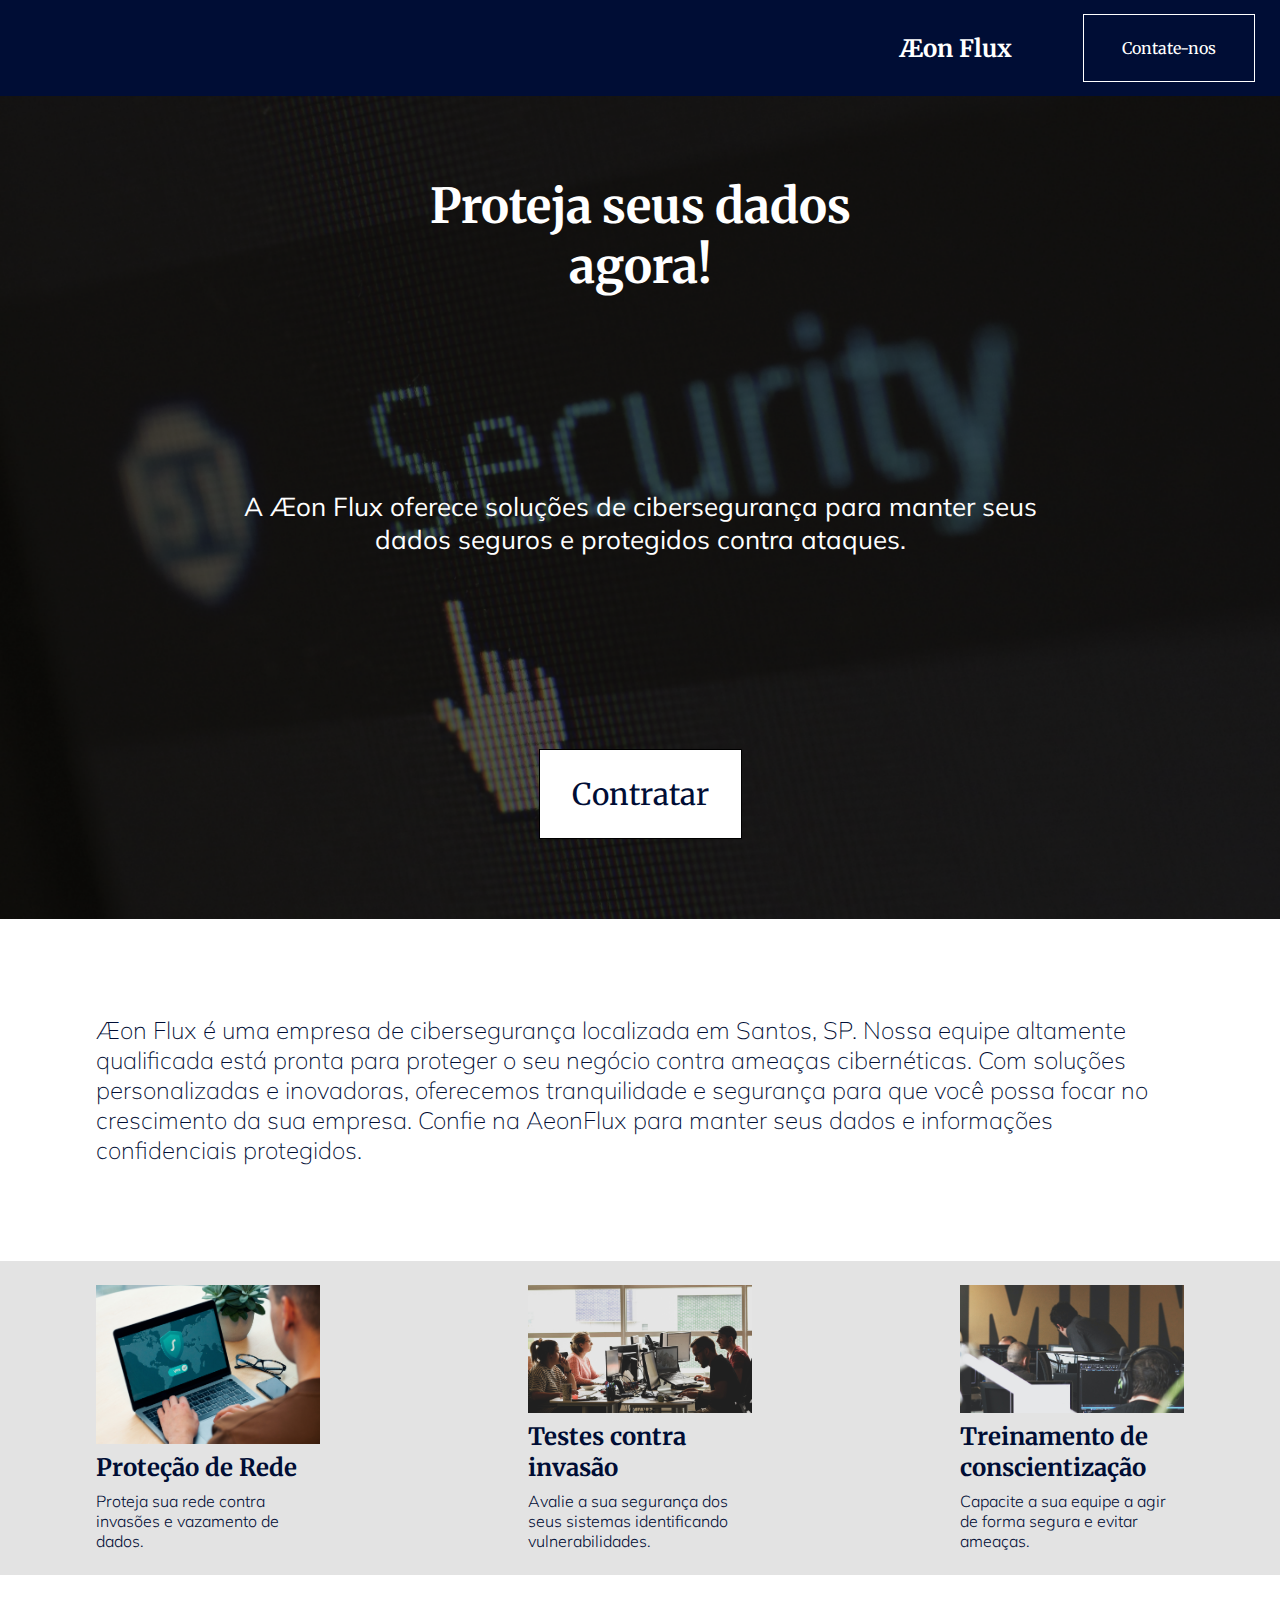
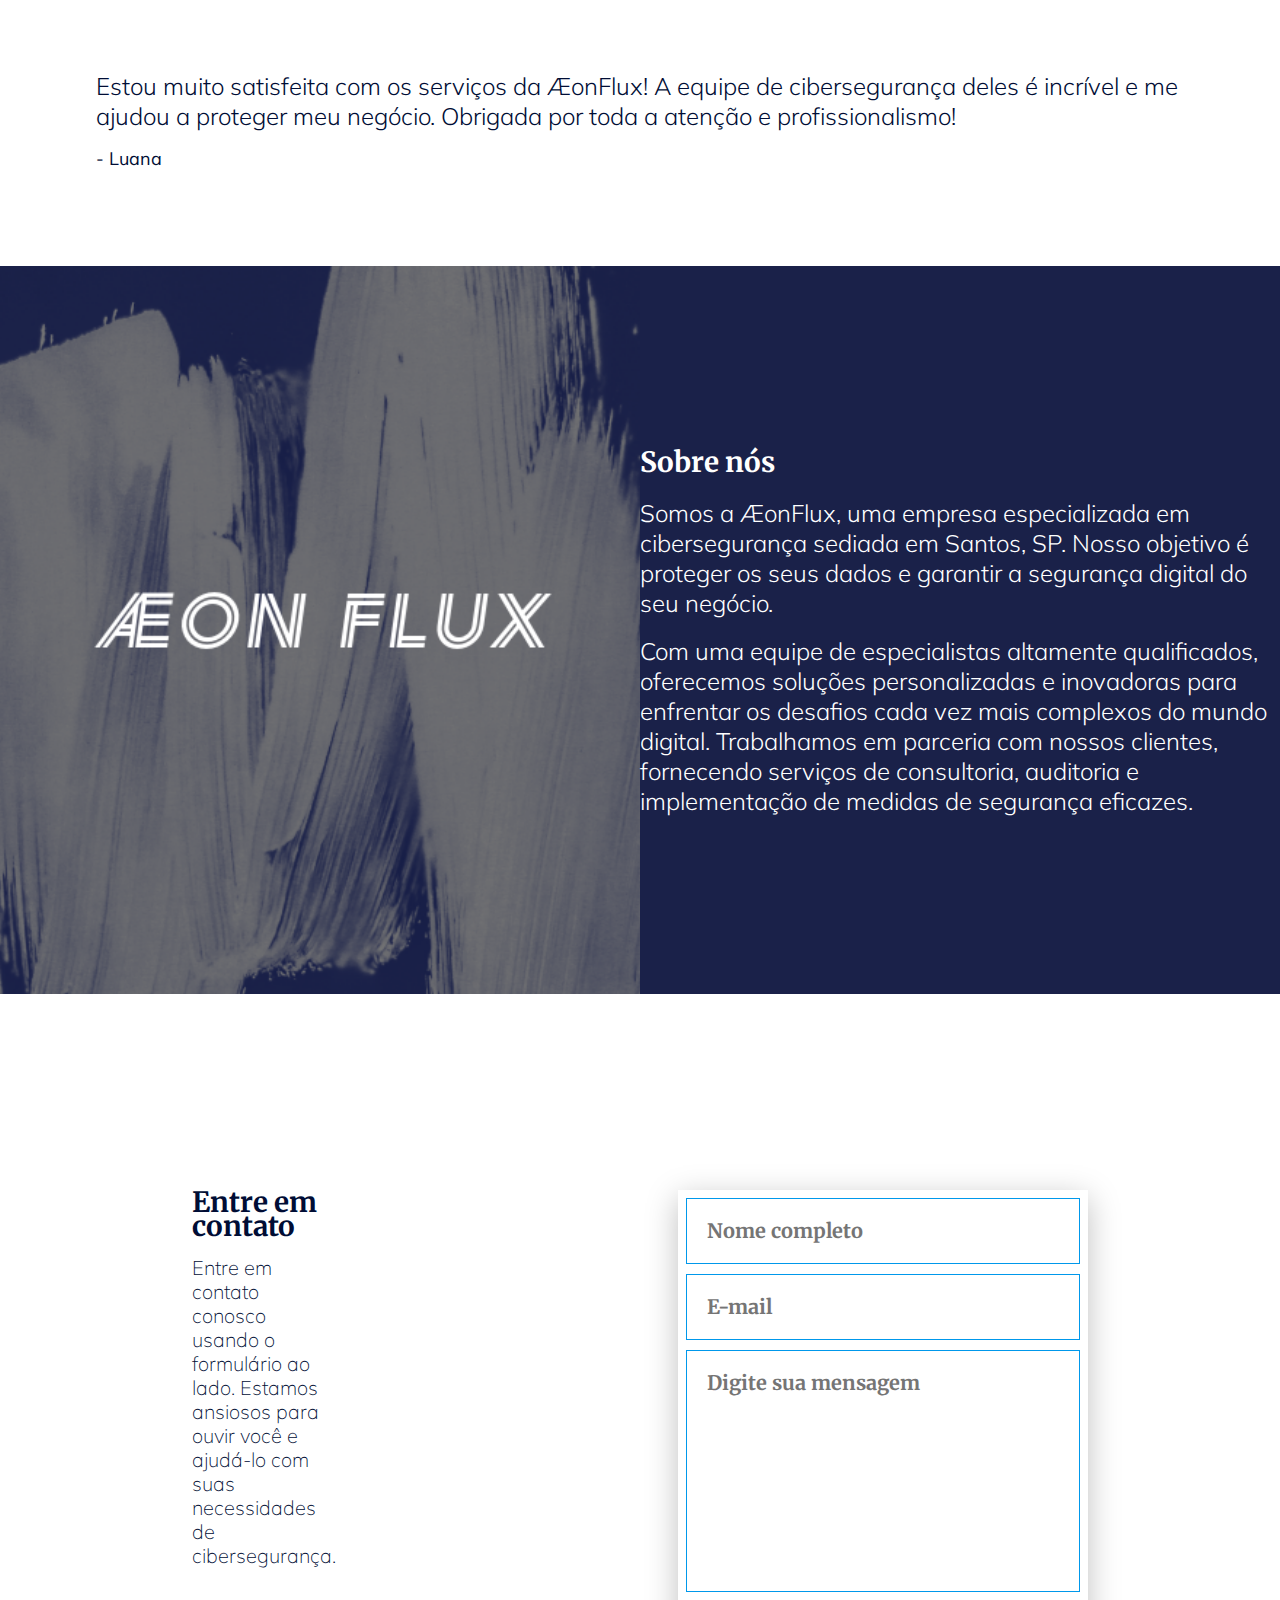
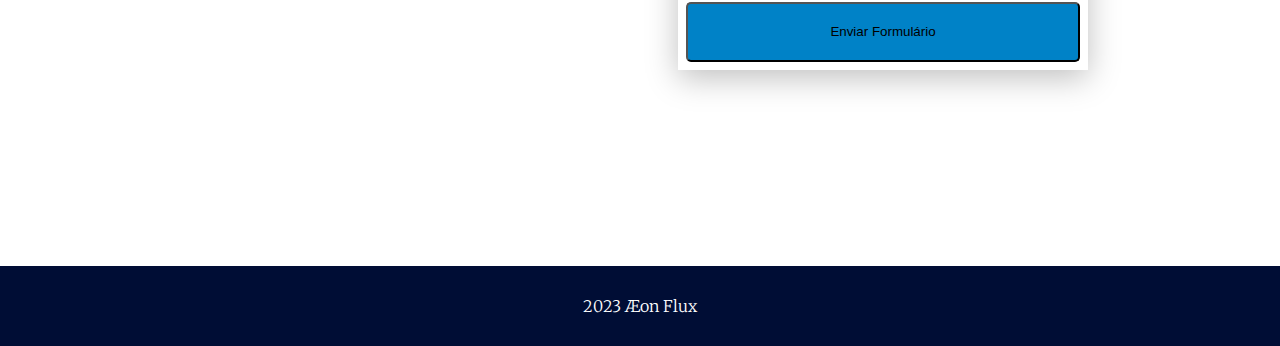
==== index.html @ 551d1d2f "Teste" ====
<!DOCTYPE html>
<html lang="pt-br">
    <head>
        <meta charset="UTF-8">
        <meta name="viewport" content="width=device-width, initial-scale=1.0">
        <link rel="stylesheet" href="./css/reset.css">
        <link rel="stylesheet" href="./css/style.css">
        <link rel="preconnect" href="https://fonts.googleapis.com">
        <link rel="preconnect" href="https://fonts.gstatic.com" crossorigin>
        <link href="https://fonts.googleapis.com/css2?family=Merriweather:wght@300;400;700&family=Mulish:wght@200;300;400;500&display=swap" rel="stylesheet">
        <title>ÆonFlux</title>
    </head>
    <body>
        <header class="top-bar">
            <div class="top-bar__brand-txt">Æon Flux</div>
            <nav class="top-bar__brand-nav">
                <a class="top-bar__btn-contact" href="">Contate-nos</a>
            </nav>
        </header>
        <main>
            <section class="m__s-1">
                <div class="s-1__img-frame">
                    <h2 class="s-1__txt">Proteja seus dados<br> agora!</h2>   
                    <p class="s-1__txt-2">A Æon Flux oferece soluções de cibersegurança para manter seus<br> dados seguros e protegidos contra ataques.</p>
                    <nav class="s-1__btn">
                        <a class="s-1__btn-txt" href="#contact">Contratar</a>
                    </nav> 
                </div>
            </section>
            <section class="m__s-2">
                <p class="s-2__txt">Æon Flux é uma empresa de cibersegurança localizada em Santos, SP. Nossa equipe altamente qualificada está pronta para proteger o seu negócio contra ameaças cibernéticas. Com soluções personalizadas e inovadoras, oferecemos tranquilidade e segurança para que você possa focar no crescimento da sua empresa. Confie na AeonFlux para manter seus dados e informações confidenciais protegidos.</p>
            </section>
            <section class="m__s-3">
                    <div class="s-3__c-1">
                        <div class="c-1__img"></div>
                        <h2 class="c-1__txt-1">Proteção de Rede</h2>
                        <p class="c-1__txt-2">Proteja sua rede contra invasões e vazamento de dados.</p>
                    </div>
                    <div class="s-3__c-2">
                        <div class="c-2__img"></div>
                        <h2 class="c-2__txt-1">Testes contra invasão</h2>
                        <p class="c-2__txt-2">Avalie a sua segurança dos seus sistemas identificando vulnerabilidades.</p>
                    </div>
                    <div class="s-3__c-3">  
                            <div class="c-3__img"></div>
                            <h2 class="c-3__txt-1">Treinamento de conscientização</h2>
                            <p class="c-3__txt-2">Capacite a sua equipe a agir de forma segura e evitar ameaças.</p>
                    </div>
                </section>
                <section class="m__s-4">
                        <p class="c-4__txt-1">Estou muito satisfeita com os serviços da ÆonFlux! A equipe de cibersegurança deles é incrível e me ajudou a proteger meu negócio. Obrigada por toda a atenção e profissionalismo!</p>
                        <p class="c-4__txt-2"> - Luana</p>
                </section>
                <section class="m__s-5">
                    <div class="c-5__img-frame">
                    <div class="c-5__img"></div>
                    </div>
                    <div class="c-6__txt-frame">
                        <h2 class="c-6__txt-1">Sobre nós</h2>
                        <p class="c-6__txt-2">Somos a ÆonFlux, uma empresa especializada em cibersegurança sediada em Santos, SP. Nosso objetivo é proteger os seus dados e garantir a segurança digital do seu negócio.</p>
                        <p class="c-6__txt-3">Com uma equipe de especialistas altamente qualificados, oferecemos soluções personalizadas e inovadoras para enfrentar os desafios cada vez mais complexos do mundo digital. Trabalhamos em parceria com nossos clientes, fornecendo serviços de consultoria, auditoria e implementação de medidas de segurança eficazes.</p>
                    </div>
                </section>
                <section class="m__s-6">
                    <div class="c-7__txt-frame">
                        <h2 class="c-7__txt-1">Entre em contato</h2>
                        <p class="c-7__txt-2">Entre em contato conosco usando o formulário ao lado. Estamos ansiosos para ouvir você e ajudá-lo com suas necessidades de cibersegurança.</p>
                    </div>
                        <form class="form" action="">
                                <input class="form-name" type="text" name="name" placeholder="Nome completo">
                                <input class="form-email" type="email" name="email" placeholder="E-mail">
                                <textarea class="form-area" name="message" placeholder="Digite sua mensagem"></textarea>
                                <input class="form-submit" type="submit" value="Enviar Formulário">
                        </form>
                </section> 
        </main>
        <footer class="bottom-bar">
            <h2 class="bottom-bar__txt-1"> 2023 Æon Flux</h2>
        </footer>
    </body>
</html>
---- css/style.css ----
:root {
    --color-primary: #000D35;
    --color-secondary: #FFF;
    --color-accent: #0098EB;
    --color-background: #E3E3E3;
    --blue-primary: #0082C7
}

.top-bar {
    display: flex;
    height: 6rem;
    justify-content: space-between;
    align-items: center;
    background: var(--color-primary);
    width: 100%;
    padding-right: 1.5625rem;
}

.top-bar__brand-txt {
    color: var(--color-secondary);
    text-align: center;
    font-family: Merriweather;
    font-size: 1.5rem;
    font-style: normal;
    font-weight: 700;
    line-height: normal;
    margin-left:  56.24rem; /*899.84px*/

}

.top-bar__brand-nav {
    display: flex;
    height: 4.25rem;
    padding: 0 2.375rem;
    justify-content: center;
    align-items: center;
    align-content: center;
    border: 1px solid #FFF;
}

.top-bar__btn-contact {
    color: var(--color-secondary);
    text-align: center;
    font-family: Merriweather;
    font-size: 1rem;
    font-style: normal;
    font-weight: 400;
    line-height: normal;
}
.m__s-1{
    display: flex;
    flex-direction: column;
    justify-content: center;
    align-items: center;
    flex: 1 0 0;
    align-self: stretch;
}

.s-1__img-frame{
    display: flex;
    padding: 5rem 2.5rem;
    flex-direction: column;
    justify-content: center;
    align-items: center;
    gap: 11.625rem;
    flex: 1 0 0;
    align-self: stretch;
    background-image: url(../assets/img1Back.png);
    background-size: cover;
    background-repeat: no-repeat;
}

.s-1__txt{
    align-self: stretch;
    color: var(--color-secondary);
    text-align: center;
    font-family: Merriweather;
    font-size: 3rem;
    font-style: normal;
    font-weight: 700;
    line-height: normal;
}

.s-1__txt-2{
    display: flex;
    height: 5.0625rem;
    flex-direction: column;
    justify-content: center;
    align-self: stretch;
    text-align: center;
    color: var(--color-secondary);
    font-feature-settings: 'clig' off, 'liga' off;
    font-family: Mulish;
    font-size: 1.625rem;
    font-style: normal;
    font-weight: 400;
    line-height: normal;
}

.s-1__btn{
    display: flex;
    padding: 2rem;
    justify-content: center;
    align-items: flex-start;
    align-content: flex-start;
    flex-wrap: wrap;
    border: 1px solid #000;
    background: #FFF;
}
.s-1__btn-txt{
    color: var(--color-primary);
    text-align: center;
    font-feature-settings: 'clig' off, 'liga' off;
    font-family: Merriweather;
    font-size: 1.875rem;
    font-style: normal;
    font-weight: 400;
    line-height: 24px; /* 80% */
}
.m__s-2{
    display: flex;
    padding: 6rem;
    justify-content: center;
    align-items: center;
    align-content: center;
    align-self: stretch;
    flex-wrap: wrap;
}

.s-2__txt{
    flex: 1 0 0;
    color: var(--color-primary);
    font-family: Mulish;
    font-size: 1.5rem;
    font-style: normal;
    font-weight: 200;
    line-height: normal;
}

.m__s-3{
    display: flex;
    padding: 1rem;
    justify-content: center;
    align-items: center;
    align-content: center;
    gap: 3rem;
    align-self: stretch;
    flex-wrap: wrap;
    background: #E3E3E3;
}
.s-3__c-1, .s-3__c-2, .s-3__c-3{
    display: flex;
    height: 17.625rem;
    padding: 8px 80px;
    flex-direction: column;
    justify-content: center;
    align-items: center;
    gap: 0.5rem;
    flex: 1 0 0;
}
.c-1__img, .c-2__img, .c-3__img{
    flex: 1 0 0;
    align-self: stretch;
    background-size: cover;
    background-position: center;
    background-repeat: no-repeat; 
}
.c-1__img {
    background-image: url('../assets/img2.jpg');
}

.c-2__img {
    background-image: url('../assets/img3.jpg');
}

.c-3__img {
    background-image: url('../assets/img4.jpg');
}
.c-1__txt-1, .c-2__txt-1, .c-3__txt-1{
    align-self: stretch;
    color: var(--color-primary);
    /* Merryweather - Bold */
    font-family: Merriweather;
    font-size: 1.5rem;
    font-style: normal;
    font-weight: 700;
    line-height: normal;
}
.c-1__txt-2, .c-2__txt-2, .c-3__txt-2{
    align-self: stretch;
    color: var(--color-primary);
    /* Mulish - Light */
    font-family: Mulish;
    font-size: 1rem;
    font-style: normal;
    font-weight: 300;
    line-height: normal;
}
.m__s-4{
    display: flex;
    padding: 6rem;
    flex-direction: column;
    justify-content: center;
    align-items: center;
    gap: 1rem;
    align-self: stretch;
    background: var(--color-secondary);
}
.c-4__txt-1{
    align-self: stretch;
    color: var(--color-primary);
    font-feature-settings: 'clig' off, 'liga' off;
    font-family: Mulish;
    font-size: 1.5rem;
    font-style: normal;
    font-weight: 300;
    line-height: normal;
}
.c-4__txt-2{
    align-self: stretch;
    color: var(--color-primary);
    font-feature-settings: 'clig' off, 'liga' off;
    font-family: Mulish;
    font-size: 1.125rem;
    font-style: normal;
    font-weight: 400;
    line-height: normal;
}
.m__s-5{
    display: flex;
    justify-content: center;
    align-items: center;
    align-content: center;
    flex: 1 0 0;
    align-self: stretch;
    flex-wrap: wrap;
    background: #1A2149;
}
.c-5__img-frame{
    display: flex;
    height: 45.4791875rem;
    justify-content: center;
    align-items: center;
    flex: 1 0 0;
}
.c-5__img{
    flex: 1 0 0;
    align-self: stretch;
    background-image: url(../assets/logo.png);
    background-size: cover;
    background-position: center;
    background-repeat: no-repeat;
}
.c-6__txt-frame{
    display: flex;
    height: 45.4791875rem;
    flex-direction: column;
    justify-content: center;
    align-items: center;
    gap: 1.125rem;
    flex: 1 0 0;
}
.c-6__txt-1{
    align-self: stretch;
    color: var(--color-secondary);
    font-family: Merriweather;
    font-size: 1.75rem;
    font-style: normal;
    font-weight: 700;
    line-height: normal;
}
.c-6__txt-2, .c-6__txt-3{
    align-self: stretch;
    color: var(--color-secondary);
    font-family: Mulish;
    font-size: 1.5rem;
    font-style: normal;
    font-weight: 300;
    line-height: normal;
}
.m__s-6{
    display: flex;
    padding: 196px 296px;
    justify-content: center;
    align-items: flex-start;
    gap: 21.375rem;
    flex: 1 0 0;
    align-self: stretch;
    background: var(--color-secondary);
}
.c-7__txt-frame{
    display: flex;
    flex-direction: column;
    align-items: center;
    gap: 1.125rem;
    flex: 1 0 0;
}
.c-7__txt-1{
    align-self: stretch;
    color: var(--color-primary);
    font-feature-settings: 'clig' off, 'liga' off;
    font-family: Merriweather;
    font-size: 1.75rem;
    font-style: normal;
    font-weight: 700;
    line-height: 1.5rem;
}
.c-7__txt-2{
    align-self: stretch;
    color: var(--color-primary);
    font-feature-settings: 'clig' off, 'liga' off;
    font-family: Mulish;
    font-size: 1.25rem;
    font-style: normal;
    font-weight: 200;
    line-height: 1.5rem;
}
.form{
    display: flex;
    padding: 8px;
    flex-direction: column;
    justify-content: center;
    align-items: center;
    gap: 0.625rem;
    background: var(--color-secondary);
    box-shadow: 0 0.5rem 1.875rem 0 rgba(0, 0, 0, 0.25);
}
.form-name, .form-email, .form-area{
    display: flex;
    width: 22rem;
    padding: 1.25rem;
    align-items: flex-start;
    font-size: 1.25rem;
    background: var(--color-secondary);
    border: 1px solid var(--color-accent);
    color: #868686;
    gap: 1px;
    font-style: normal;
    font-weight: 700;
    font-family: Merriweather;
    font-feature-settings: 'clig' off, 'liga' off;
    line-height: 1.5rem;
}
.form-name, .form-email{
    align-content: flex-start;
    flex-wrap: wrap;
    font-weight: 700;
}
.form-area{
    height: 12.5rem;    
    resize: none;
}
.form-name__txt{
    flex: 1 0 0;
    color: #868686;
    font-feature-settings: 'clig' off, 'liga' off;
    font-family: Merriweather;
    font-size: 1rem;
    font-style: normal;
    font-weight: 700;
    line-height: 1.5rem;
}
.form-submit{
    display: flex;
    width: 24.625rem;
    height: 60px;
    padding: 10px;
    justify-content: center;
    align-items: center;
    gap: 10px;
    flex-shrink: 0;
    border-radius: 5px;
    background: var(--blue-primary);
}
.bottom-bar{
    display: flex;
    height: 5rem;
    justify-content: center;
    align-items: center;
    align-content: center;
    flex-shrink: 0;
    align-self: stretch;
    background: #000D35;
}
.bottom-bar__txt-1{
    color: var(--color-secondary);
/* Merryweather - Light */
    font-family: Merriweather;
    font-size: 1rem;
    font-style: normal;
    font-weight: 300;
    line-height: normal;
}
@media only screen and (max-width: 360px) {
    .top-bar {
        display: flex;
    width: 393px;
    height: 80px;
    padding: 8px 28px;
    justify-content: center;
    align-items: center;
    }
}
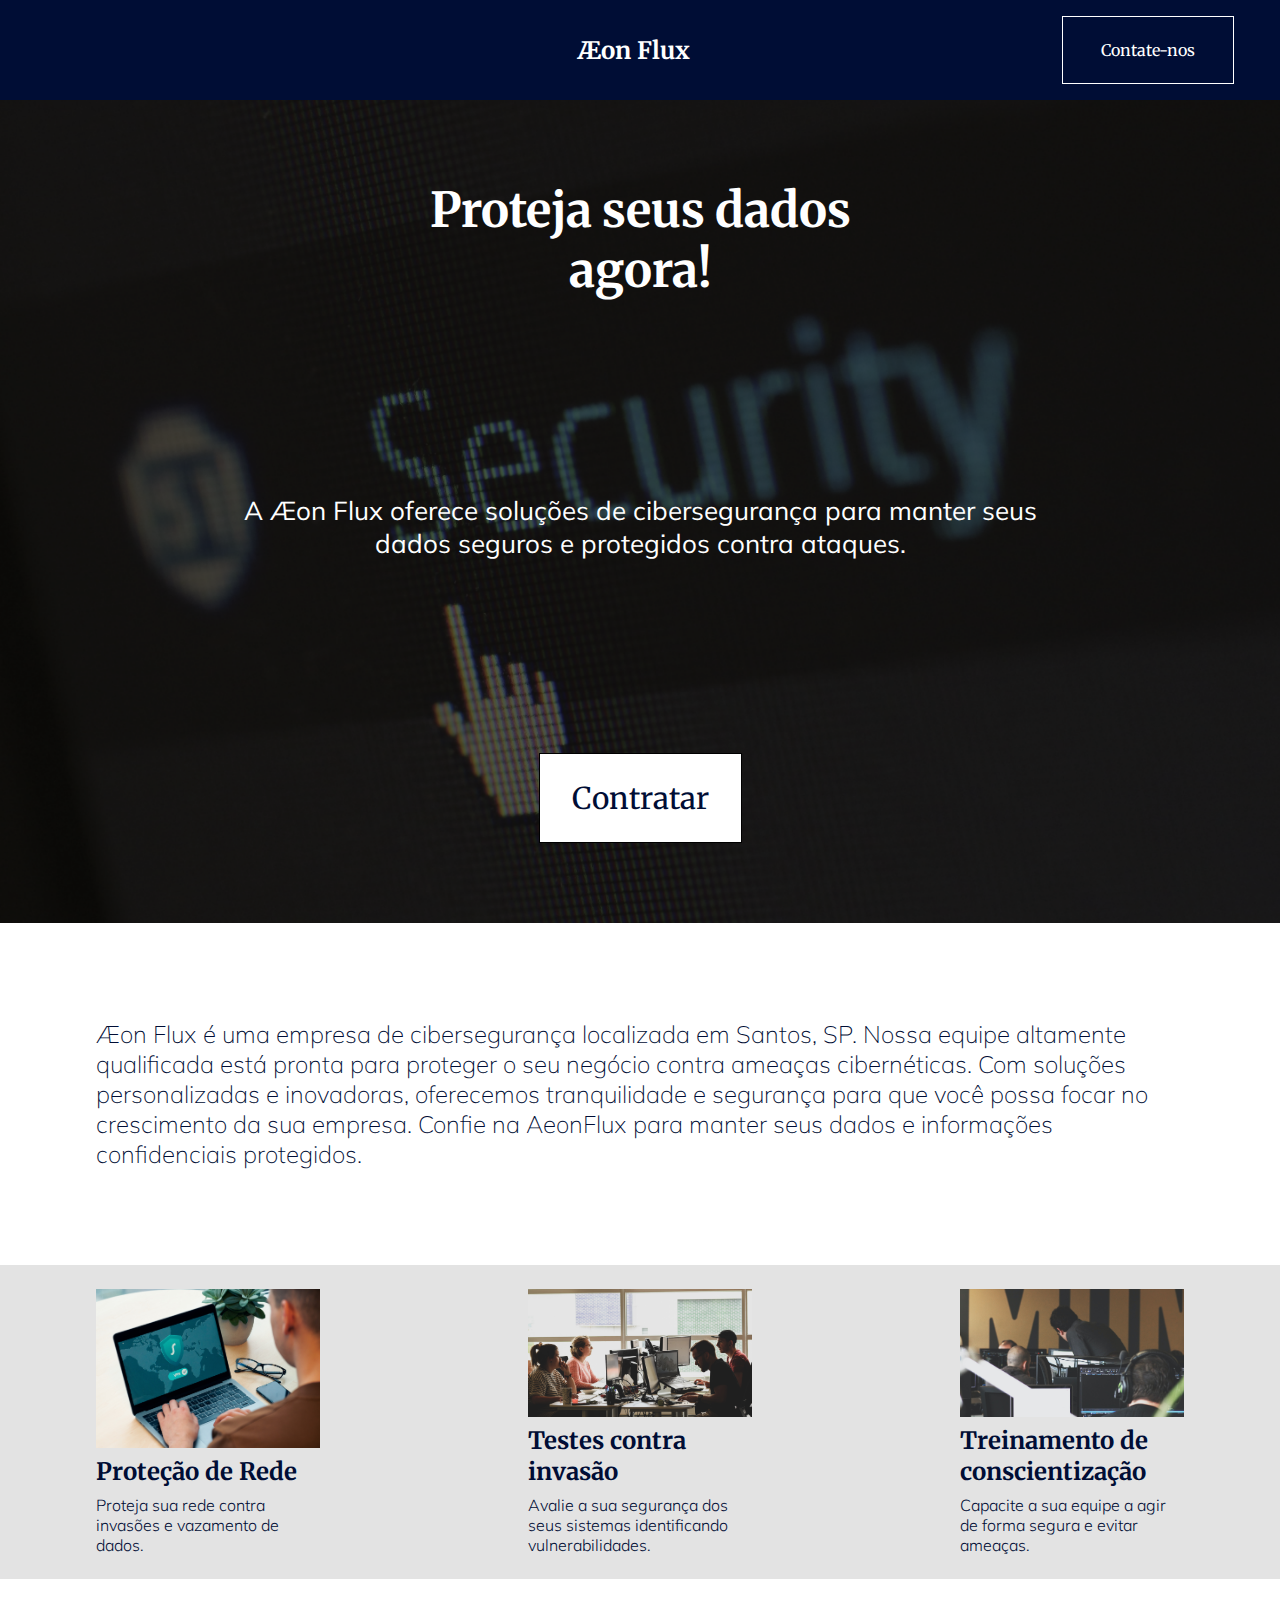
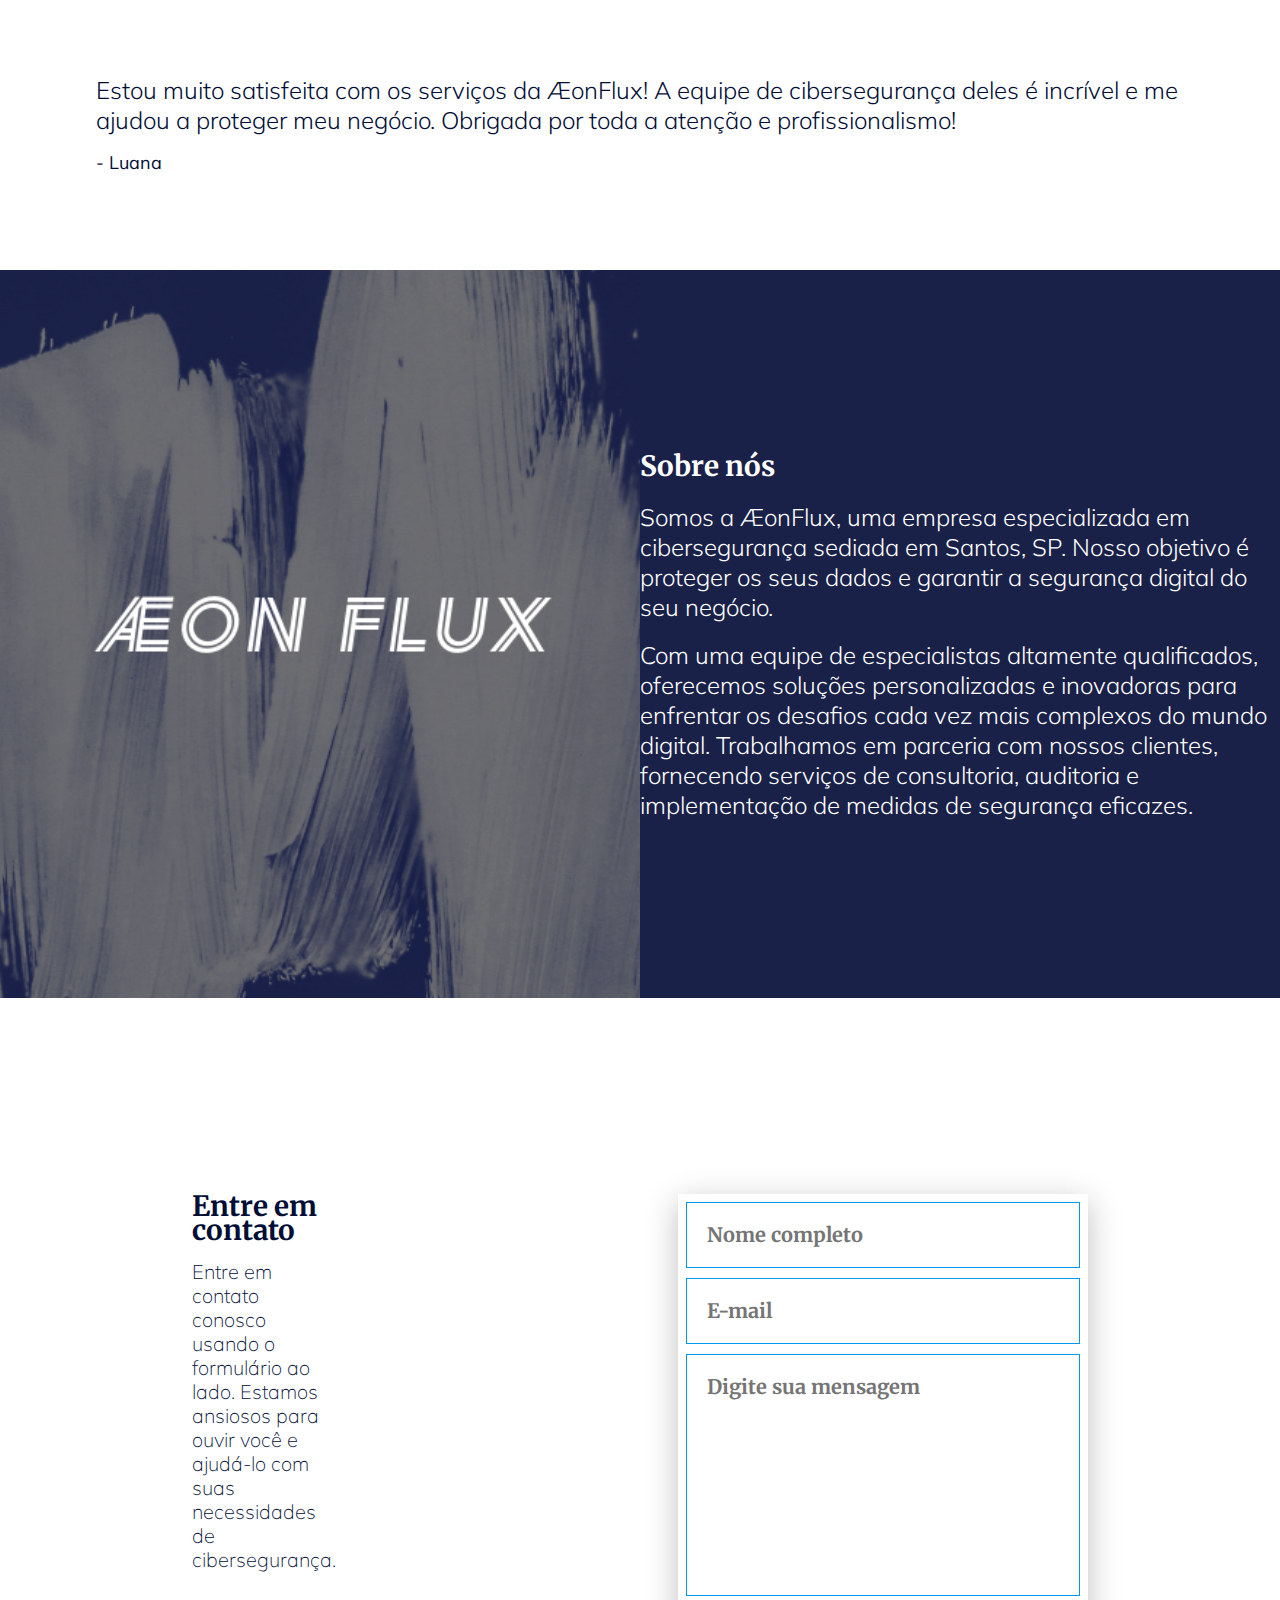
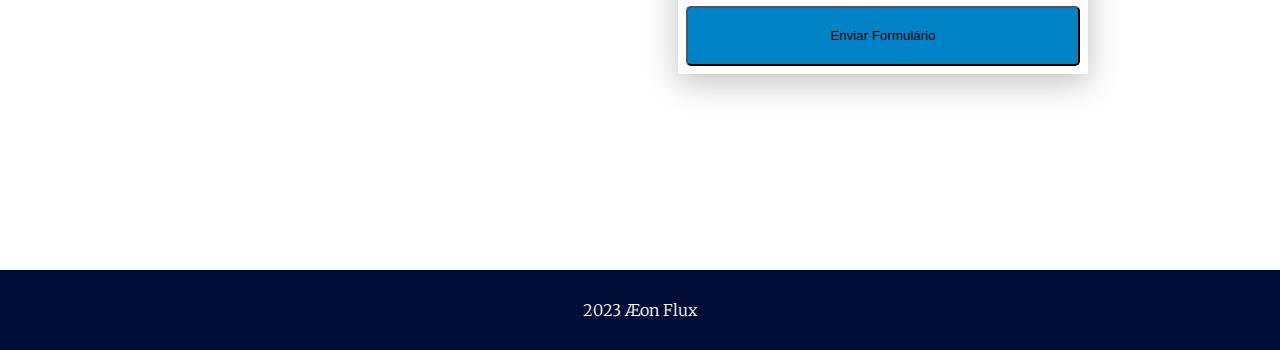
==== commit 2f449f61: "segundo deploy" ====
--- a/index.html
+++ b/index.html
@@ -12,7 +12,11 @@
     </head>
     <body>
         <header class="top-bar">
-            <div class="top-bar__brand-txt">Æon Flux</div>
+            <div class="top-txt__frame">
+                <div class="top__txt">
+                    <h1>Æon Flux</h1>
+                </div>
+            </div>
             <nav class="top-bar__brand-nav">
                 <a class="top-bar__btn-contact" href="">Contate-nos</a>
             </nav>
--- a/css/style.css
+++ b/css/style.css
@@ -8,24 +8,38 @@
 
 .top-bar {
     display: flex;
-    height: 6rem;
-    justify-content: space-between;
-    align-items: center;
-    background: var(--color-primary);
-    width: 100%;
-    padding-right: 1.5625rem;
-}
-
-.top-bar__brand-txt {
-    color: var(--color-secondary);
+    height: 100px;
+    padding: 0px 46px;
+    justify-content: center;
+    align-items: center;
+    align-content: center;
+    flex-shrink: 0;
+    align-self: stretch;
+    flex-wrap: wrap;
+    background: #000D35;
+}
+
+.top-txt__frame {
+    display: flex;
+    padding: 0px 239px 0px 398px;
+    justify-content: center;
+    align-items: center;
+    align-content: center;
+    gap: 10px;
+    flex: 1 0 0;
+    flex-wrap: wrap;
+
+}
+.top__txt{
+    flex: 1 0 0;
+    color: var(--Color, #FFF);
     text-align: center;
-    font-family: Merriweather;
-    font-size: 1.5rem;
-    font-style: normal;
-    font-weight: 700;
-    line-height: normal;
-    margin-left:  56.24rem; /*899.84px*/
-
+    /* Merryweather - Bold */
+    font-family: Merriweather;
+    font-size: 24px;
+    font-style: normal;
+    font-weight: 700;
+    line-height: normal;
 }
 
 .top-bar__brand-nav {
@@ -36,6 +50,10 @@
     align-items: center;
     align-content: center;
     border: 1px solid #FFF;
+    transition: transform 100ms linear, opacity 200ms ease-in-out;
+}
+.top-bar__brand-nav:hover{
+    transform: scale(1.08);
 }
 
 .top-bar__btn-contact {
@@ -106,6 +124,10 @@
     flex-wrap: wrap;
     border: 1px solid #000;
     background: #FFF;
+    transition: transform 100ms linear, opacity 200ms ease-in-out;
+}
+.s-1__btn:hover{
+    transform: scale(1.08);
 }
 .s-1__btn-txt{
     color: var(--color-primary);
@@ -115,7 +137,7 @@
     font-size: 1.875rem;
     font-style: normal;
     font-weight: 400;
-    line-height: 24px; /* 80% */
+    line-height: 1.5rem; /* 80% */
 }
 .m__s-2{
     display: flex;
@@ -393,11 +415,97 @@
 }
 @media only screen and (max-width: 360px) {
     .top-bar {
+        width: 393px;
+        height: 80px;
+        padding: 8px 28px;
+    }
+    .top-txt__frame{
         display: flex;
-    width: 393px;
-    height: 80px;
-    padding: 8px 28px;
-    justify-content: center;
-    align-items: center;
+        padding: 8px;
+        align-items: flex-start;
+        align-content: flex-start;
+    }
+    .m__s-1{
+        width: 393px;
+        padding: 48px 8px;
+        gap: 28px;
+    }
+    .s-1__txt-2{
+        align-self: stretch;
+    }
+    .s-1__btn{
+        width: 100px;
+        height: 48px;
+        padding: 2.375rem;
+        align-items: center;
+        align-content: center;
+    }
+    .s-1__btn-txt{
+        font-size: 1rem;
+    }
+    .m__s-2{
+        width: 393px;
+        height: 296px;
+        flex-direction: column;
+    }
+    .s-2__txt{
+        display: flex;
+        width: 341px;
+        flex-direction: column;
+        justify-content: center;
+        font-size: 1rem;
+        font-weight: 300;
+    }
+    .m__s-3{
+        display: flex;
+        width: 393px;
+        height: 1004px;
+        padding: 48px 26px;
+        flex-direction: column;
+        gap: 48px;
+    }
+    .s-3__c-1, .s-3__c-2, .s-3__c-3{
+        gap: 8px;
+        align-self: stretch;
+    }
+    .c-1__img, .c-2__img, .c-3__img{
+        display: flex;
+        flex-direction: column;
+        align-items: flex-start;
+        gap: 10px;
+        flex: 1 0 0;
+        align-self: stretch;
+        background-size: cover;
+        background-position: center;
+        background-repeat: no-repeat; 
+    }
+    .c-1__txt-1, .c-2__txt-1, .c-3__txt-1{
+        flex: 1 0 0;
+        font-size: 16px;
+        font-weight: 400;
+    }
+    .c-1__txt-2, .c-2__txt-2, .c-3__txt-2{
+        flex: 1 0 0;
+        font-size: 16px;
+    }
+    .m__s-5{
+        display: flex;
+        justify-content: center;
+        align-items: center;
+        align-content: center;
+        flex: 1 0 0;
+        align-self: stretch;
+        flex-wrap: wrap;
+        background: #1A2149;
+    }
+    .m__s-6{
+        display: flex;
+        padding: 196px 296px;
+        justify-content: center;
+        align-items: flex-start;
+        gap: 21.375rem;
+        flex: 1 0 0;
+        align-self: stretch;
+        background: var(--color-secondary);
     }
 }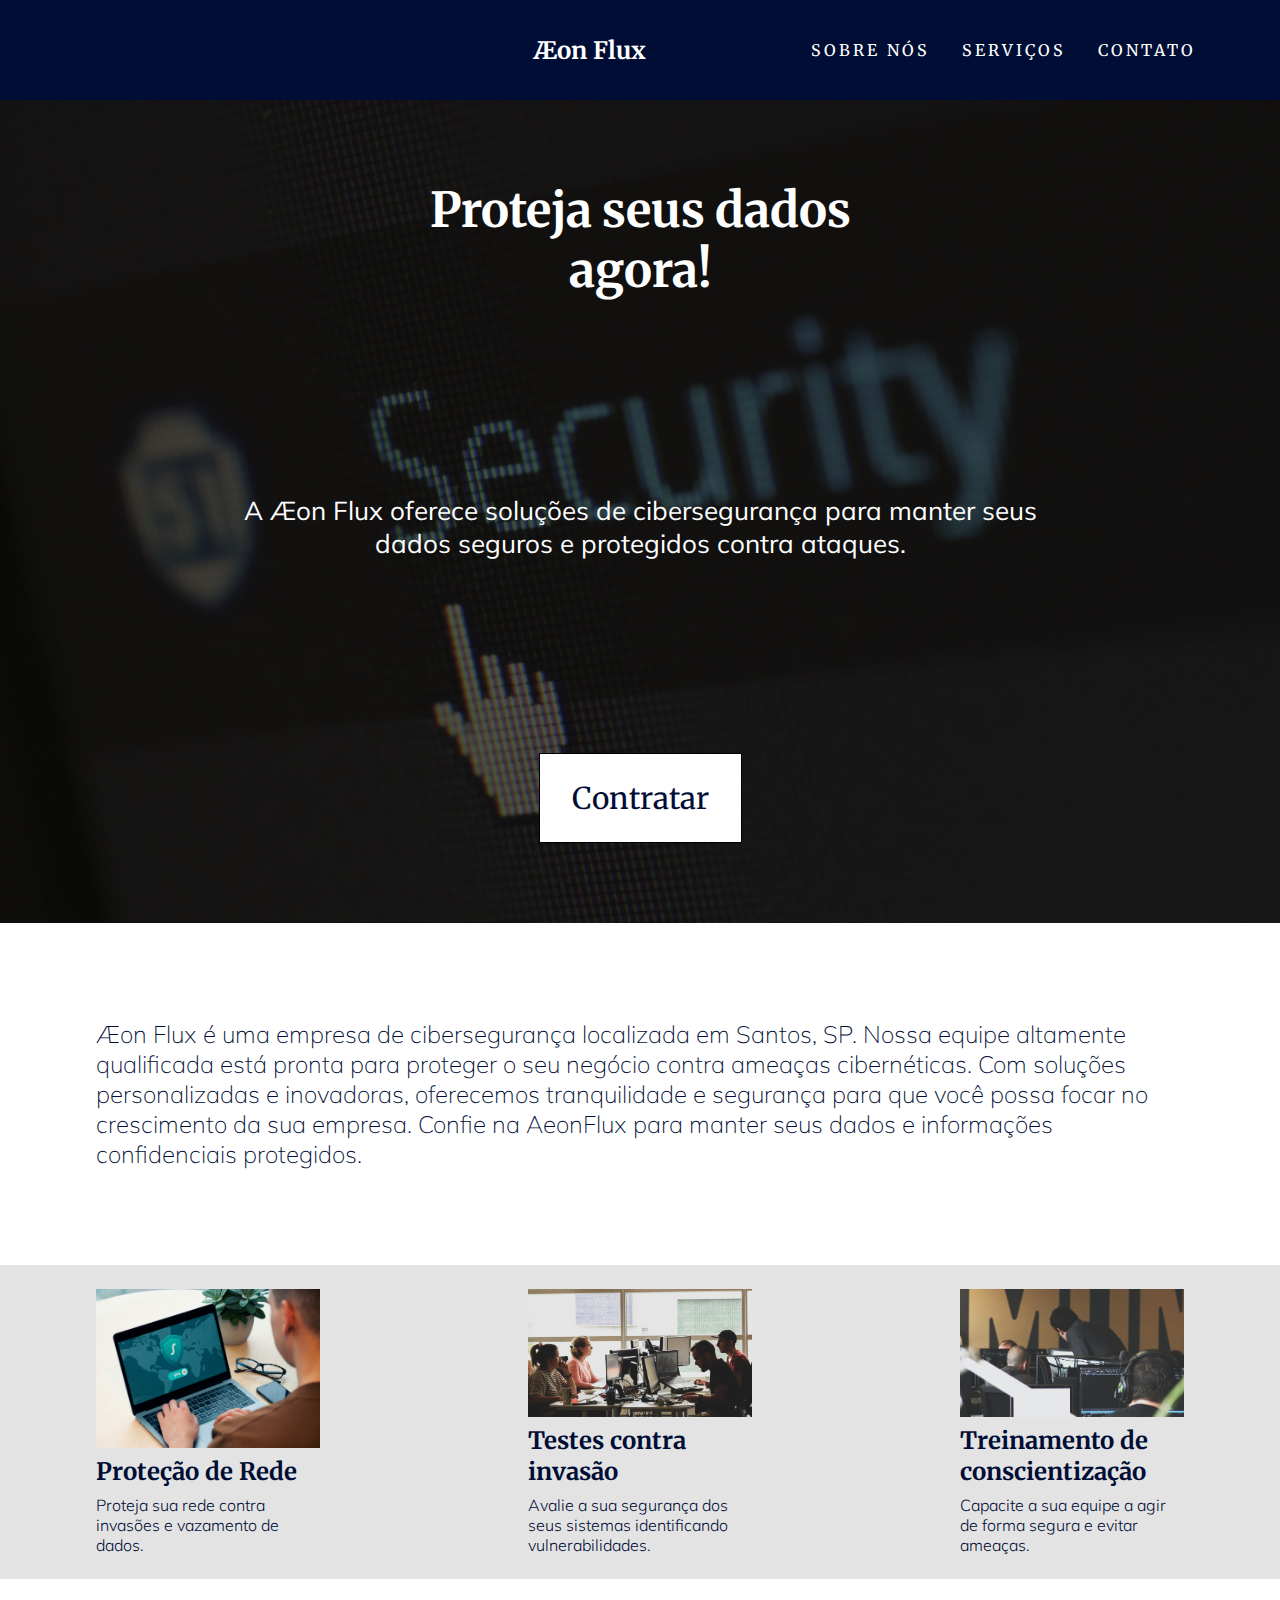
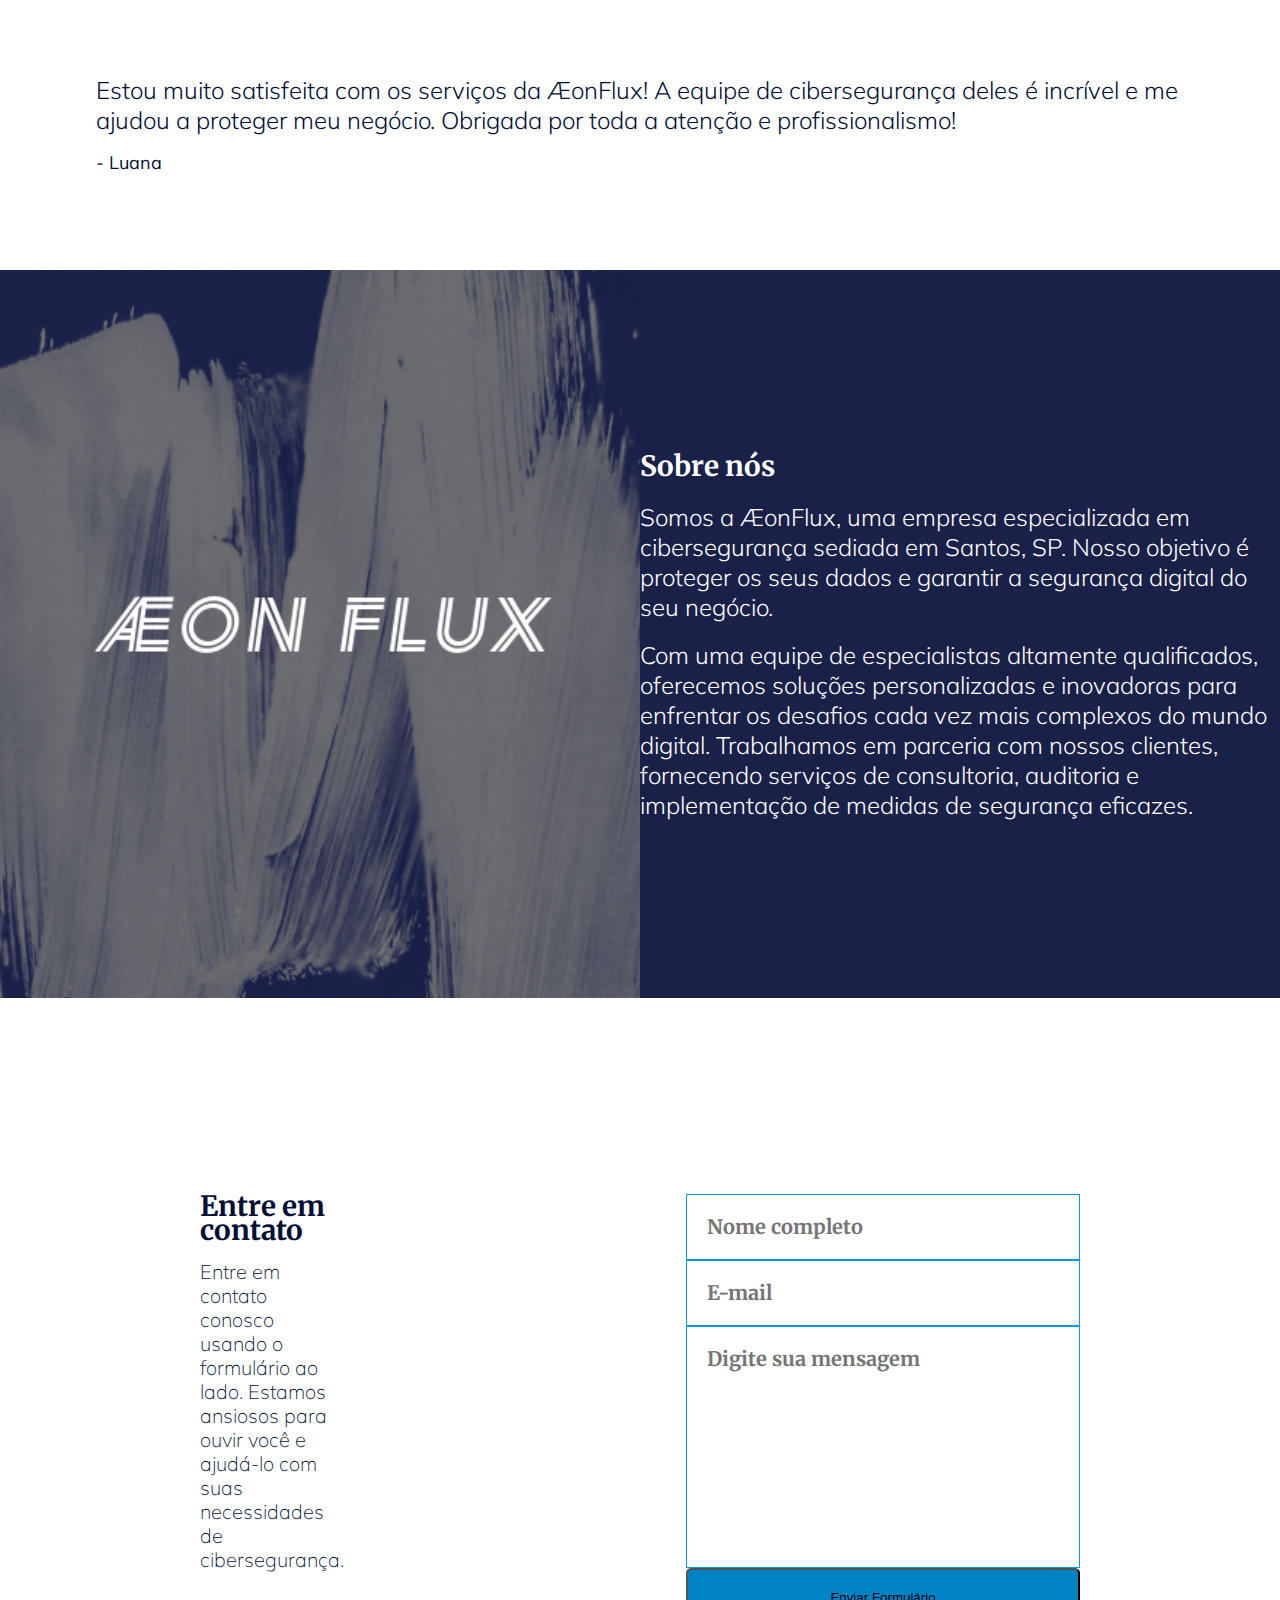
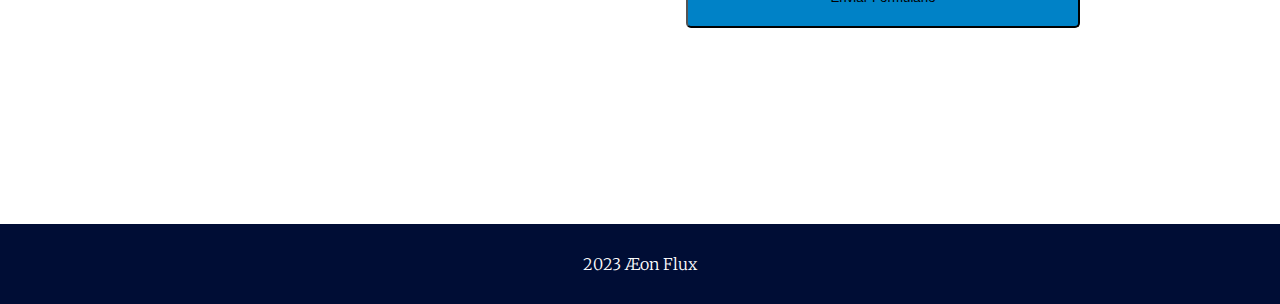
==== commit ee59d486: "adição js" ====
--- a/index.html
+++ b/index.html
@@ -18,7 +18,16 @@
                 </div>
             </div>
             <nav class="top-bar__brand-nav">
-                <a class="top-bar__btn-contact" href="">Contate-nos</a>
+                <div class="menu">
+                    <div class="line-1"></div>
+                    <div class="line-2"></div>
+                    <div class="line-3"></div>
+                </div>
+                <ul class="brand-list">
+                    <li><a class="btn-home" href="index.html">SOBRE NÓS</a></li>
+                    <li><a class="btn-contact" href="#form">SERVIÇOS</a></li>
+                    <li><a class="btn-services" href="/">CONTATO</a></li>
+                </ul>
             </nav>
         </header>
         <main>
@@ -70,7 +79,7 @@
                         <h2 class="c-7__txt-1">Entre em contato</h2>
                         <p class="c-7__txt-2">Entre em contato conosco usando o formulário ao lado. Estamos ansiosos para ouvir você e ajudá-lo com suas necessidades de cibersegurança.</p>
                     </div>
-                        <form class="form" action="">
+                        <form id="form" action="">
                                 <input class="form-name" type="text" name="name" placeholder="Nome completo">
                                 <input class="form-email" type="email" name="email" placeholder="E-mail">
                                 <textarea class="form-area" name="message" placeholder="Digite sua mensagem"></textarea>
@@ -81,5 +90,6 @@
         <footer class="bottom-bar">
             <h2 class="bottom-bar__txt-1"> 2023 Æon Flux</h2>
         </footer>
+        <script src="mobile-navbar.js"></script>
     </body>
 </html>
--- a/css/style.css
+++ b/css/style.css
@@ -21,16 +21,16 @@
 
 .top-txt__frame {
     display: flex;
-    padding: 0px 239px 0px 398px;
+    padding-left: 33%;
     justify-content: center;
     align-items: center;
     align-content: center;
     gap: 10px;
     flex: 1 0 0;
     flex-wrap: wrap;
-
-}
-.top__txt{
+}
+
+.top__txt {
     flex: 1 0 0;
     color: var(--Color, #FFF);
     text-align: center;
@@ -44,62 +44,96 @@
 
 .top-bar__brand-nav {
     display: flex;
-    height: 4.25rem;
+    height: 8vh;
     padding: 0 2.375rem;
-    justify-content: center;
-    align-items: center;
-    align-content: center;
-    border: 1px solid #FFF;
+    justify-content: space-around;
+    align-items: center;
+    align-content: center;
+}
+
+.menu {
+    display: none;
+    cursor: pointer;
+}
+
+.menu div {
+    width: 32px;
+    height: 2px;
+    background: #FFF;
+    margin: 8px;  
+    transition: 0.3s;
+}
+
+.brand-list.active {
+    transform: translateX(0);
+}
+
+.menu.active .line-1 {
+    transform: rotate(-45deg) translate(-8px, 8px);
+}
+
+.menu.active .line-2 {
+    opacity: 0;
+}
+
+.menu.active .line-3 {
+    transform: rotate(45deg) translate(-5px, -7px);
+}
+.brand-list {
+    display: flex;
+}
+.brand-list li {
+    letter-spacing: 3px;
+    margin-left: 32px;
     transition: transform 100ms linear, opacity 200ms ease-in-out;
 }
-.top-bar__brand-nav:hover{
+
+.brand-list li:hover {
     transform: scale(1.08);
 }
-
-.top-bar__btn-contact {
+.btn-home, .btn-contact, .btn-services, .btn-about {
+    font-family: Merriweather;
+    font-size: 1rem;
+    font-style: normal;
+    font-weight: 400;
+    line-height: normal;
+    color: #FFF;
+}
+
+.m__s-1 {
+    display: flex;
+    flex-direction: column;
+    justify-content: center;
+    align-items: center;
+    flex: 1 0 0;
+    align-self: stretch;
+}
+
+.s-1__img-frame {
+    display: flex;
+    padding: 5rem 2.5rem;
+    flex-direction: column;
+    justify-content: center;
+    align-items: center;
+    gap: 11.625rem;
+    flex: 1 0 0;
+    align-self: stretch;
+    background: url(../assets/img1Back.png) no-repeat;
+    background-size: cover;
+}
+
+.s-1__txt {
+    align-self: stretch;
     color: var(--color-secondary);
     text-align: center;
     font-family: Merriweather;
-    font-size: 1rem;
-    font-style: normal;
-    font-weight: 400;
-    line-height: normal;
-}
-.m__s-1{
-    display: flex;
-    flex-direction: column;
-    justify-content: center;
-    align-items: center;
-    flex: 1 0 0;
-    align-self: stretch;
-}
-
-.s-1__img-frame{
-    display: flex;
-    padding: 5rem 2.5rem;
-    flex-direction: column;
-    justify-content: center;
-    align-items: center;
-    gap: 11.625rem;
-    flex: 1 0 0;
-    align-self: stretch;
-    background-image: url(../assets/img1Back.png);
-    background-size: cover;
-    background-repeat: no-repeat;
-}
-
-.s-1__txt{
-    align-self: stretch;
-    color: var(--color-secondary);
-    text-align: center;
-    font-family: Merriweather;
     font-size: 3rem;
     font-style: normal;
     font-weight: 700;
     line-height: normal;
 }
 
-.s-1__txt-2{
+.s-1__txt-2 {
     display: flex;
     height: 5.0625rem;
     flex-direction: column;
@@ -115,7 +149,7 @@
     line-height: normal;
 }
 
-.s-1__btn{
+.s-1__btn {
     display: flex;
     padding: 2rem;
     justify-content: center;
@@ -126,10 +160,10 @@
     background: #FFF;
     transition: transform 100ms linear, opacity 200ms ease-in-out;
 }
-.s-1__btn:hover{
+.s-1__btn:hover {
     transform: scale(1.08);
 }
-.s-1__btn-txt{
+.s-1__btn-txt {
     color: var(--color-primary);
     text-align: center;
     font-feature-settings: 'clig' off, 'liga' off;
@@ -139,7 +173,7 @@
     font-weight: 400;
     line-height: 1.5rem; /* 80% */
 }
-.m__s-2{
+.m__s-2 {
     display: flex;
     padding: 6rem;
     justify-content: center;
@@ -149,7 +183,7 @@
     flex-wrap: wrap;
 }
 
-.s-2__txt{
+.s-2__txt {
     flex: 1 0 0;
     color: var(--color-primary);
     font-family: Mulish;
@@ -159,7 +193,7 @@
     line-height: normal;
 }
 
-.m__s-3{
+.m__s-3 {
     display: flex;
     padding: 1rem;
     justify-content: center;
@@ -170,7 +204,7 @@
     flex-wrap: wrap;
     background: #E3E3E3;
 }
-.s-3__c-1, .s-3__c-2, .s-3__c-3{
+.s-3__c-1, .s-3__c-2, .s-3__c-3 {
     display: flex;
     height: 17.625rem;
     padding: 8px 80px;
@@ -180,7 +214,7 @@
     gap: 0.5rem;
     flex: 1 0 0;
 }
-.c-1__img, .c-2__img, .c-3__img{
+.c-1__img, .c-2__img, .c-3__img {
     flex: 1 0 0;
     align-self: stretch;
     background-size: cover;
@@ -198,7 +232,7 @@
 .c-3__img {
     background-image: url('../assets/img4.jpg');
 }
-.c-1__txt-1, .c-2__txt-1, .c-3__txt-1{
+.c-1__txt-1, .c-2__txt-1, .c-3__txt-1 {
     align-self: stretch;
     color: var(--color-primary);
     /* Merryweather - Bold */
@@ -208,7 +242,7 @@
     font-weight: 700;
     line-height: normal;
 }
-.c-1__txt-2, .c-2__txt-2, .c-3__txt-2{
+.c-1__txt-2, .c-2__txt-2, .c-3__txt-2 {
     align-self: stretch;
     color: var(--color-primary);
     /* Mulish - Light */
@@ -218,7 +252,7 @@
     font-weight: 300;
     line-height: normal;
 }
-.m__s-4{
+.m__s-4 {
     display: flex;
     padding: 6rem;
     flex-direction: column;
@@ -228,7 +262,7 @@
     align-self: stretch;
     background: var(--color-secondary);
 }
-.c-4__txt-1{
+.c-4__txt-1 {
     align-self: stretch;
     color: var(--color-primary);
     font-feature-settings: 'clig' off, 'liga' off;
@@ -238,7 +272,7 @@
     font-weight: 300;
     line-height: normal;
 }
-.c-4__txt-2{
+.c-4__txt-2 {
     align-self: stretch;
     color: var(--color-primary);
     font-feature-settings: 'clig' off, 'liga' off;
@@ -248,7 +282,7 @@
     font-weight: 400;
     line-height: normal;
 }
-.m__s-5{
+.m__s-5 {
     display: flex;
     justify-content: center;
     align-items: center;
@@ -258,14 +292,14 @@
     flex-wrap: wrap;
     background: #1A2149;
 }
-.c-5__img-frame{
+.c-5__img-frame {
     display: flex;
     height: 45.4791875rem;
     justify-content: center;
     align-items: center;
     flex: 1 0 0;
 }
-.c-5__img{
+.c-5__img {
     flex: 1 0 0;
     align-self: stretch;
     background-image: url(../assets/logo.png);
@@ -273,7 +307,7 @@
     background-position: center;
     background-repeat: no-repeat;
 }
-.c-6__txt-frame{
+.c-6__txt-frame {
     display: flex;
     height: 45.4791875rem;
     flex-direction: column;
@@ -282,7 +316,7 @@
     gap: 1.125rem;
     flex: 1 0 0;
 }
-.c-6__txt-1{
+.c-6__txt-1 {
     align-self: stretch;
     color: var(--color-secondary);
     font-family: Merriweather;
@@ -291,7 +325,7 @@
     font-weight: 700;
     line-height: normal;
 }
-.c-6__txt-2, .c-6__txt-3{
+.c-6__txt-2, .c-6__txt-3 {
     align-self: stretch;
     color: var(--color-secondary);
     font-family: Mulish;
@@ -300,7 +334,7 @@
     font-weight: 300;
     line-height: normal;
 }
-.m__s-6{
+.m__s-6 {
     display: flex;
     padding: 196px 296px;
     justify-content: center;
@@ -310,14 +344,14 @@
     align-self: stretch;
     background: var(--color-secondary);
 }
-.c-7__txt-frame{
+.c-7__txt-frame {
     display: flex;
     flex-direction: column;
     align-items: center;
     gap: 1.125rem;
     flex: 1 0 0;
 }
-.c-7__txt-1{
+.c-7__txt-1 {
     align-self: stretch;
     color: var(--color-primary);
     font-feature-settings: 'clig' off, 'liga' off;
@@ -327,7 +361,7 @@
     font-weight: 700;
     line-height: 1.5rem;
 }
-.c-7__txt-2{
+.c-7__txt-2 {
     align-self: stretch;
     color: var(--color-primary);
     font-feature-settings: 'clig' off, 'liga' off;
@@ -337,7 +371,7 @@
     font-weight: 200;
     line-height: 1.5rem;
 }
-.form{
+.form {
     display: flex;
     padding: 8px;
     flex-direction: column;
@@ -347,7 +381,7 @@
     background: var(--color-secondary);
     box-shadow: 0 0.5rem 1.875rem 0 rgba(0, 0, 0, 0.25);
 }
-.form-name, .form-email, .form-area{
+.form-name, .form-email, .form-area {
     display: flex;
     width: 22rem;
     padding: 1.25rem;
@@ -363,16 +397,16 @@
     font-feature-settings: 'clig' off, 'liga' off;
     line-height: 1.5rem;
 }
-.form-name, .form-email{
+.form-name, .form-email {
     align-content: flex-start;
     flex-wrap: wrap;
     font-weight: 700;
 }
-.form-area{
+.form-area {
     height: 12.5rem;    
     resize: none;
 }
-.form-name__txt{
+.form-name__txt {
     flex: 1 0 0;
     color: #868686;
     font-feature-settings: 'clig' off, 'liga' off;
@@ -382,7 +416,7 @@
     font-weight: 700;
     line-height: 1.5rem;
 }
-.form-submit{
+.form-submit {
     display: flex;
     width: 24.625rem;
     height: 60px;
@@ -394,7 +428,7 @@
     border-radius: 5px;
     background: var(--blue-primary);
 }
-.bottom-bar{
+.bottom-bar {
     display: flex;
     height: 5rem;
     justify-content: center;
@@ -404,7 +438,7 @@
     align-self: stretch;
     background: #000D35;
 }
-.bottom-bar__txt-1{
+.bottom-bar__txt-1 {
     color: var(--color-secondary);
 /* Merryweather - Light */
     font-family: Merriweather;
@@ -413,42 +447,75 @@
     font-weight: 300;
     line-height: normal;
 }
+
 @media only screen and (max-width: 360px) {
+    body {
+        overflow-x: hidden ;
+    }
+
     .top-bar {
         width: 393px;
         height: 80px;
         padding: 8px 28px;
     }
-    .top-txt__frame{
+
+    .top-txt__frame {
         display: flex;
         padding: 8px;
         align-items: flex-start;
         align-content: flex-start;
     }
-    .m__s-1{
+
+    .brand-list {
+        position: absolute;
+        top: 8vh;
+        right: 0;
+        width: 50vw;
+        height: 92vh;
+        background: var(--color-primary);
+        flex-direction: column;
+        align-items: center;
+        justify-content: space-around;
+        transform: translateX(100%);
+    }
+
+    .brand-list li {
+        opacity: 0;
+    }
+
+    .menu {
+        display: block; 
+    }
+
+    .m__s-1 {
         width: 393px;
         padding: 48px 8px;
         gap: 28px;
     }
-    .s-1__txt-2{
+
+    .s-1__txt-2 {
         align-self: stretch;
     }
-    .s-1__btn{
+
+    .s-1__btn {
         width: 100px;
         height: 48px;
         padding: 2.375rem;
         align-items: center;
         align-content: center;
     }
-    .s-1__btn-txt{
+
+    .s-1__btn-txt {
         font-size: 1rem;
     }
-    .m__s-2{
+
+    .m__s-2 {
         width: 393px;
         height: 296px;
         flex-direction: column;
     }
-    .s-2__txt{
+
+    .s-2__txt {
         display: flex;
         width: 341px;
         flex-direction: column;
@@ -456,7 +523,8 @@
         font-size: 1rem;
         font-weight: 300;
     }
-    .m__s-3{
+
+    .m__s-3 {
         display: flex;
         width: 393px;
         height: 1004px;
@@ -464,11 +532,13 @@
         flex-direction: column;
         gap: 48px;
     }
-    .s-3__c-1, .s-3__c-2, .s-3__c-3{
+
+    .s-3__c-1, .s-3__c-2, .s-3__c-3 {
         gap: 8px;
         align-self: stretch;
     }
-    .c-1__img, .c-2__img, .c-3__img{
+
+    .c-1__img, .c-2__img, .c-3__img {
         display: flex;
         flex-direction: column;
         align-items: flex-start;
@@ -479,16 +549,19 @@
         background-position: center;
         background-repeat: no-repeat; 
     }
-    .c-1__txt-1, .c-2__txt-1, .c-3__txt-1{
+
+    .c-1__txt-1, .c-2__txt-1, .c-3__txt-1 {
         flex: 1 0 0;
         font-size: 16px;
         font-weight: 400;
     }
-    .c-1__txt-2, .c-2__txt-2, .c-3__txt-2{
+
+    .c-1__txt-2, .c-2__txt-2, .c-3__txt-2 {
         flex: 1 0 0;
         font-size: 16px;
     }
-    .m__s-5{
+
+    .m__s-5 {
         display: flex;
         justify-content: center;
         align-items: center;
@@ -498,7 +571,8 @@
         flex-wrap: wrap;
         background: #1A2149;
     }
-    .m__s-6{
+
+    .m__s-6 {
         display: flex;
         padding: 196px 296px;
         justify-content: center;
@@ -508,4 +582,14 @@
         align-self: stretch;
         background: var(--color-secondary);
     }
+}
+@keyframes navLinkFade {
+    from {
+        opacity: 0;
+        transform: translateX(50px);
+    }
+    to {
+        opacity: 1;
+        transform: translateX(0);
+    }
 }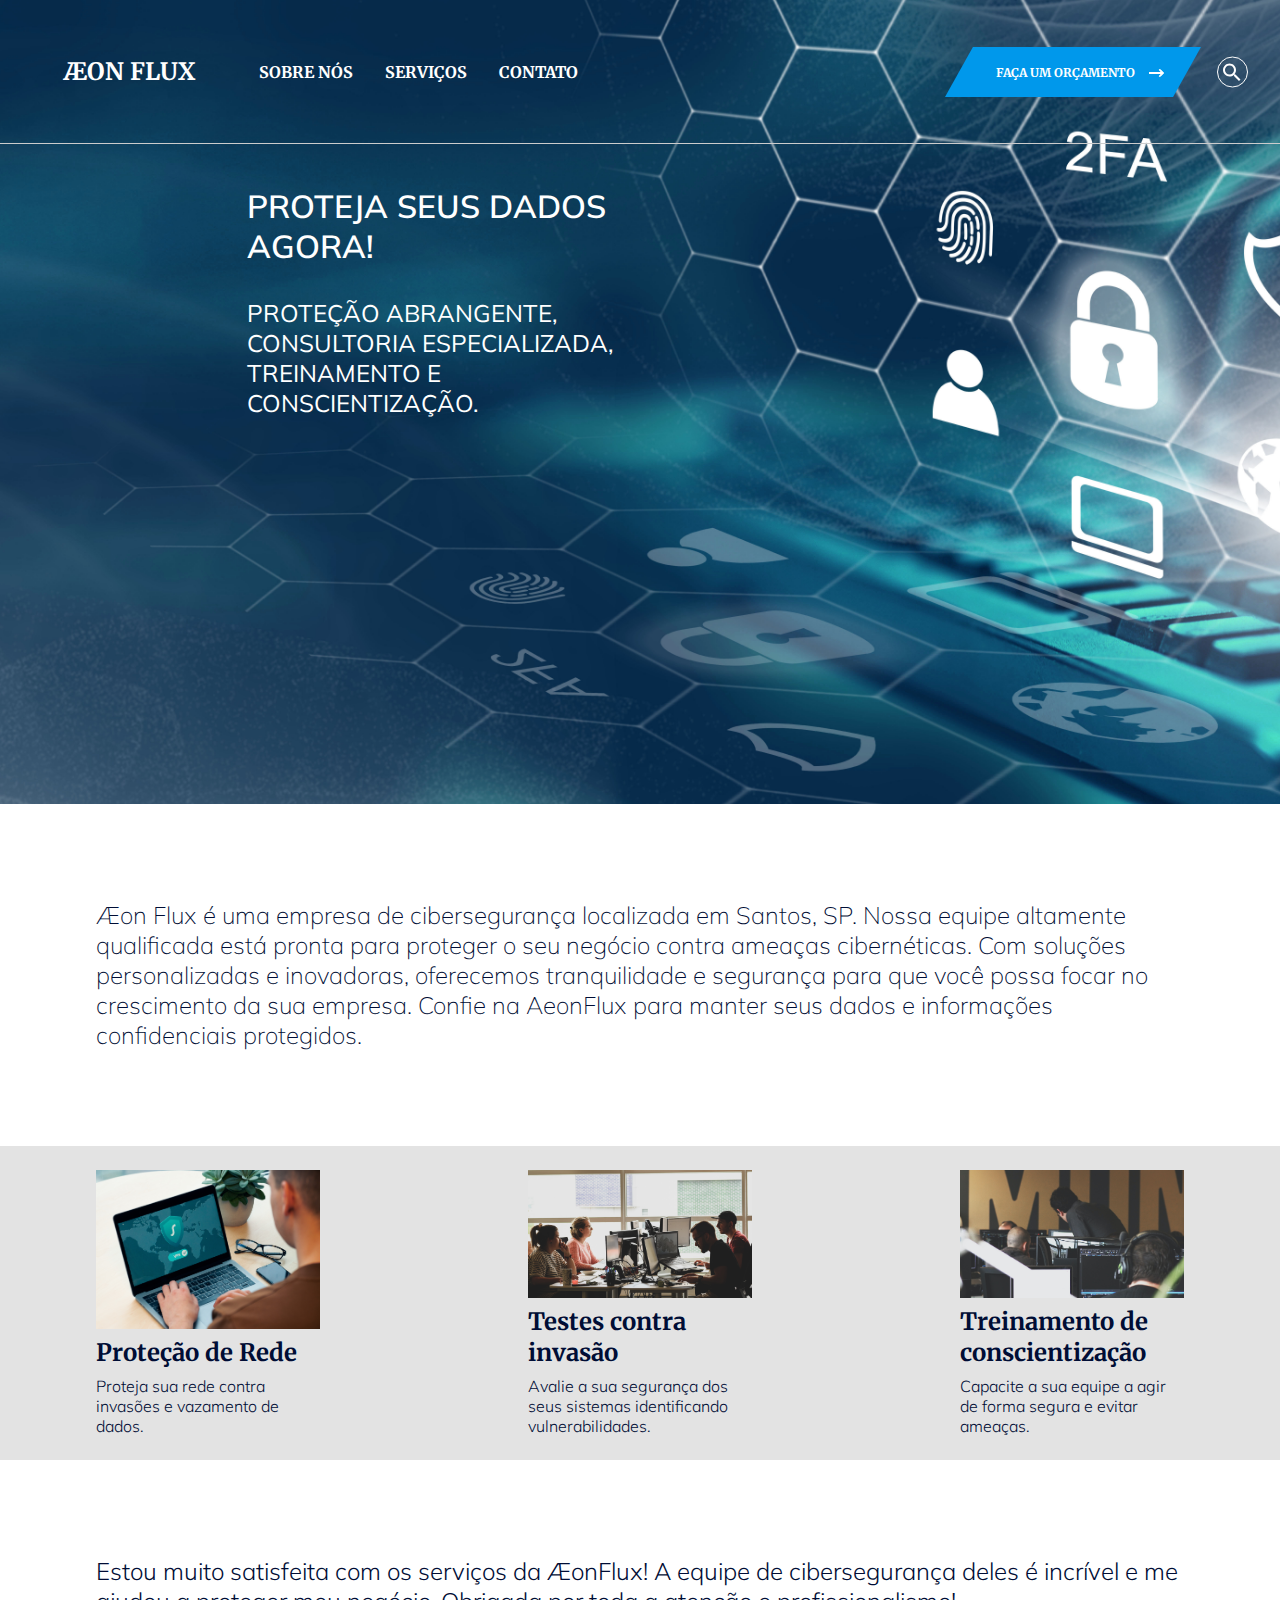
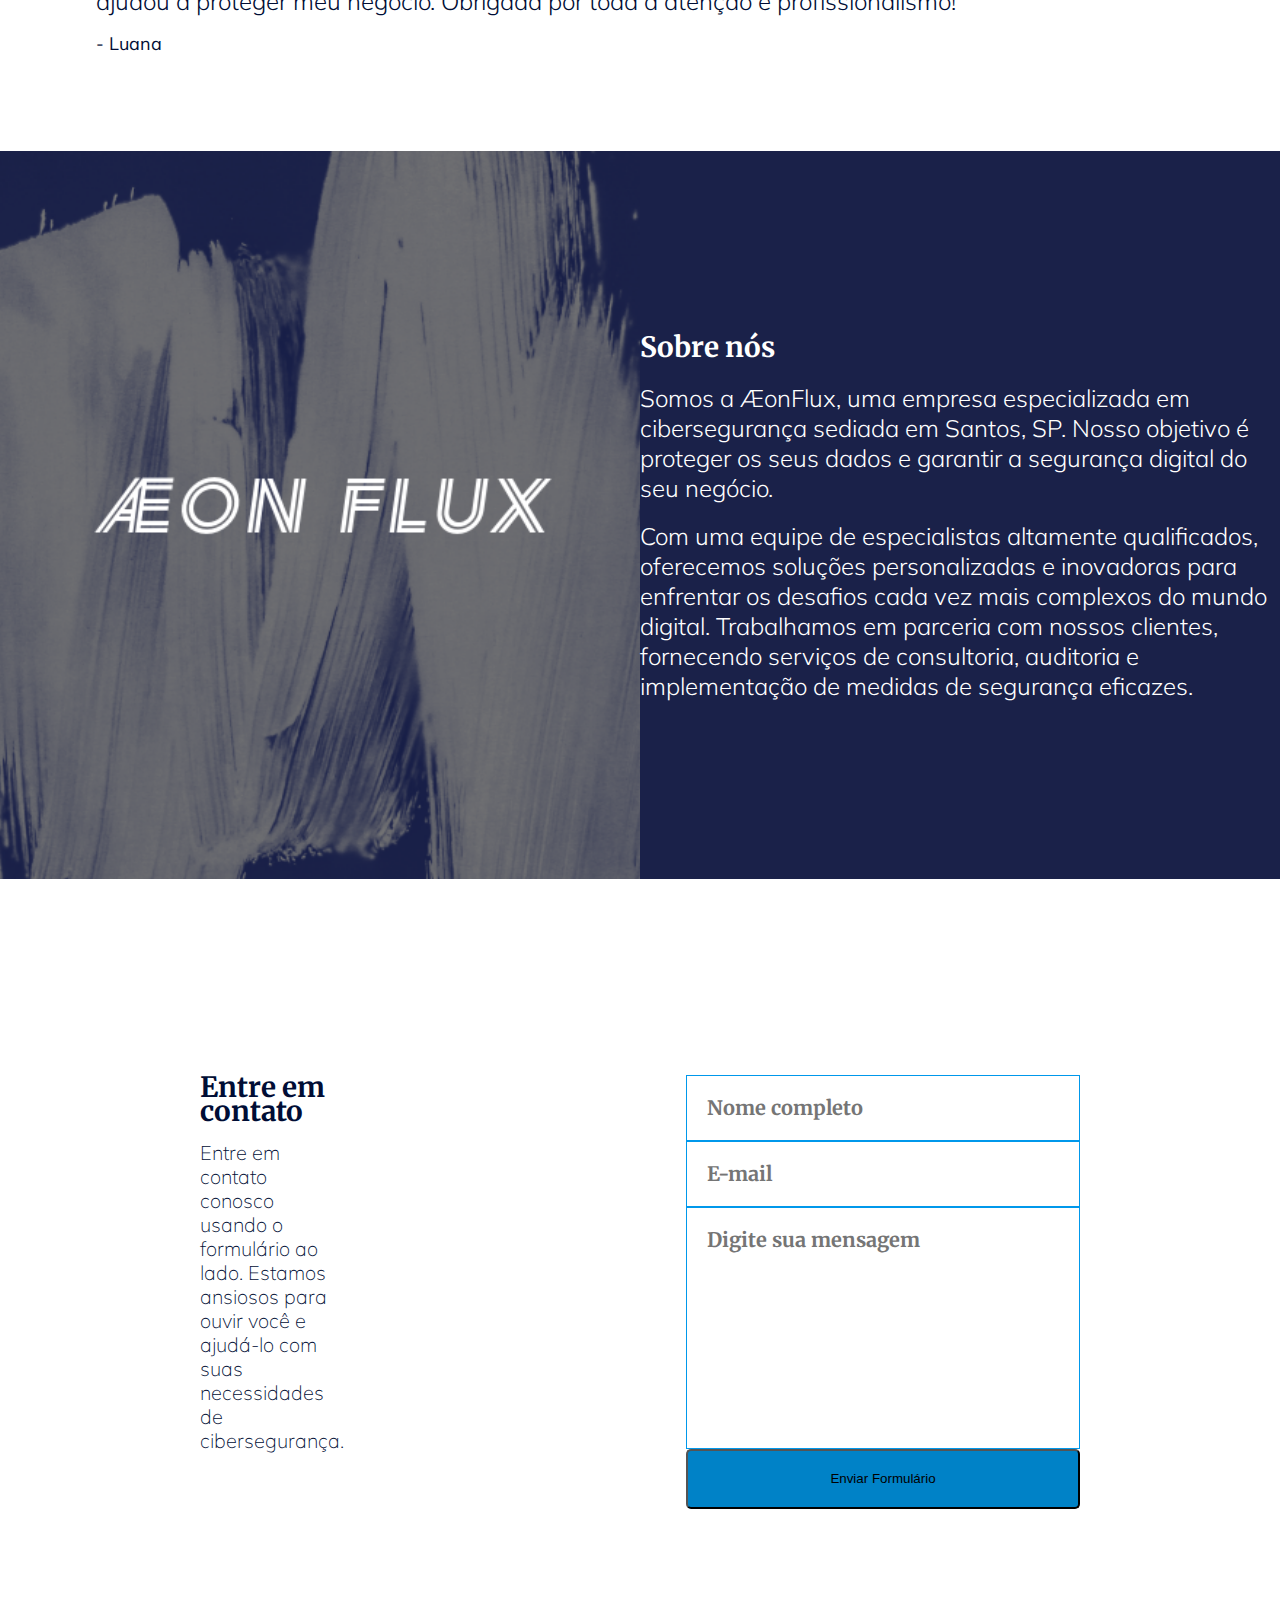
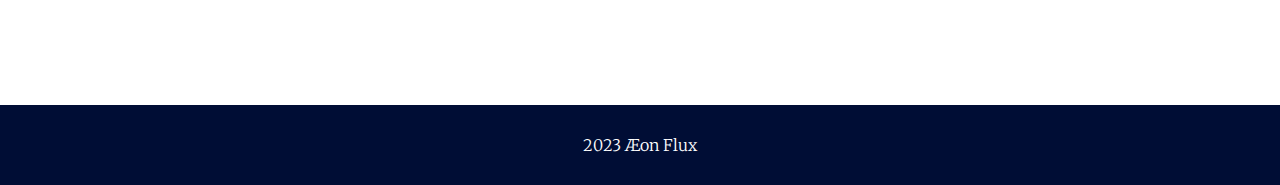
==== commit 26a0c8ea: "Atualização de design" ====
--- a/index.html
+++ b/index.html
@@ -11,35 +11,48 @@
         <title>ÆonFlux</title>
     </head>
     <body>
-        <header class="top-bar">
-            <div class="top-txt__frame">
-                <div class="top__txt">
-                    <h1>Æon Flux</h1>
+        <div class="home">
+            <div class="navHome">
+                <div class="navLogo">
+                    <a href="./index.html">ÆON FLUX</a>
+                </div>
+                <ul class="nav">
+                    <li><a href="">SOBRE NÓS</a></li>
+                    <li><a href="./service.html">SERVIÇOS</a></li>
+                    <li><a href="">CONTATO</a></li>
+                </ul>
+                <div class="navBtn">
+                    <a class="link" href="">
+                        <div class="rectangle">
+                            <svg xmlns="http://www.w3.org/2000/svg" width="256" height="50" viewBox="0 0 256 50" fill="none">
+                                <path d="M27.9171 0H256L228.083 50H0L27.9171 0Z" fill="#0098EB"/>
+                              </svg>
+                        </div>
+                        <p>FAÇA UM ORÇAMENTO</p>
+                        <div class="arrow1"><svg xmlns="http://www.w3.org/2000/svg" width="15" height="8" viewBox="0 0 15 8" fill="none">
+                            <path d="M14.3536 4.35355C14.5488 4.15829 14.5488 3.84171 14.3536 3.64645L11.1716 0.464466C10.9763 0.269204 10.6597 0.269204 10.4645 0.464466C10.2692 0.659728 10.2692 0.976311 10.4645 1.17157L13.2929 4L10.4645 6.82843C10.2692 7.02369 10.2692 7.34027 10.4645 7.53553C10.6597 7.7308 10.9763 7.7308 11.1716 7.53553L14.3536 4.35355ZM0 4.5H14V3.5H0V4.5Z" fill="white"/>
+                          </svg>
+                        </div>
+                    </a>
+                    <div class="search">
+                        <svg xmlns="http://www.w3.org/2000/svg" width="31" height="32" viewBox="0 0 31 32" fill="none">
+                            <path d="M12.5 7.5C14.2239 7.5 15.8772 8.18482 17.0962 9.40381C18.3152 10.6228 19 12.2761 19 14C19 15.61 18.41 17.09 17.44 18.23L17.71 18.5H18.5L23.5 23.5L22 25L17 20V19.21L16.73 18.94C15.59 19.91 14.11 20.5 12.5 20.5C10.7761 20.5 9.12279 19.8152 7.90381 18.5962C6.68482 17.3772 6 15.7239 6 14C6 12.2761 6.68482 10.6228 7.90381 9.40381C9.12279 8.18482 10.7761 7.5 12.5 7.5ZM12.5 9.5C10 9.5 8 11.5 8 14C8 16.5 10 18.5 12.5 18.5C15 18.5 17 16.5 17 14C17 11.5 15 9.5 12.5 9.5Z" fill="white"/>
+                            <circle cx="15.5" cy="16" r="15" stroke="white"/>
+                          </svg>
+                    </div>
                 </div>
             </div>
-            <nav class="top-bar__brand-nav">
-                <div class="menu">
-                    <div class="line-1"></div>
-                    <div class="line-2"></div>
-                    <div class="line-3"></div>
+                <div class="navTxt">
+                    <div class="navT1">
+                        <p>Proteja seus dados agora!</p>
+                    </div>
+                    <div class="navT2">
+                        <p>Proteção Abrangente, Consultoria Especializada, Treinamento e Conscientização.</p>
+                    </div>
+                    <div class="arrow2"></div>
                 </div>
-                <ul class="brand-list">
-                    <li><a class="btn-home" href="index.html">SOBRE NÓS</a></li>
-                    <li><a class="btn-contact" href="#form">SERVIÇOS</a></li>
-                    <li><a class="btn-services" href="/">CONTATO</a></li>
-                </ul>
-            </nav>
-        </header>
+            </div>
         <main>
-            <section class="m__s-1">
-                <div class="s-1__img-frame">
-                    <h2 class="s-1__txt">Proteja seus dados<br> agora!</h2>   
-                    <p class="s-1__txt-2">A Æon Flux oferece soluções de cibersegurança para manter seus<br> dados seguros e protegidos contra ataques.</p>
-                    <nav class="s-1__btn">
-                        <a class="s-1__btn-txt" href="#contact">Contratar</a>
-                    </nav> 
-                </div>
-            </section>
             <section class="m__s-2">
                 <p class="s-2__txt">Æon Flux é uma empresa de cibersegurança localizada em Santos, SP. Nossa equipe altamente qualificada está pronta para proteger o seu negócio contra ameaças cibernéticas. Com soluções personalizadas e inovadoras, oferecemos tranquilidade e segurança para que você possa focar no crescimento da sua empresa. Confie na AeonFlux para manter seus dados e informações confidenciais protegidos.</p>
             </section>
--- a/css/style.css
+++ b/css/style.css
@@ -6,32 +6,35 @@
     --blue-primary: #0082C7
 }
 
-.top-bar {
-    display: flex;
-    height: 100px;
-    padding: 0px 46px;
-    justify-content: center;
-    align-items: center;
-    align-content: center;
-    flex-shrink: 0;
-    align-self: stretch;
+.home {
+    display: flex;
+    width: 100%;
+    height: 804px;
+    align-items: flex-start;
+    align-content: flex-start;
     flex-wrap: wrap;
-    background: #000D35;
-}
-
-.top-txt__frame {
-    display: flex;
-    padding-left: 33%;
-    justify-content: center;
-    align-items: center;
-    align-content: center;
-    gap: 10px;
-    flex: 1 0 0;
+    background: url(../assets/homeBack.jpeg) center center;
+    background-size: cover;
+}
+.navHome {
+    display: flex;
+    align-items: flex-start;
+    flex: 1 0 0;
+    height: 144px;
+    border-bottom: 1px solid #CCC;
     flex-wrap: wrap;
 }
-
-.top__txt {
-    flex: 1 0 0;
+.navLogo {
+    display: flex;
+    padding: 64px 64px;
+    align-items: flex-start; 
+    height: 100%;
+}
+.navLogo a {
+    display: flex;
+    flex-direction: column;
+    justify-content: center;
+    align-self: stretch;
     color: var(--Color, #FFF);
     text-align: center;
     /* Merryweather - Bold */
@@ -39,140 +42,148 @@
     font-size: 24px;
     font-style: normal;
     font-weight: 700;
-    line-height: normal;
-}
-
-.top-bar__brand-nav {
-    display: flex;
-    height: 8vh;
-    padding: 0 2.375rem;
-    justify-content: space-around;
-    align-items: center;
-    align-content: center;
-}
-
-.menu {
-    display: none;
-    cursor: pointer;
-}
-
-.menu div {
-    width: 32px;
+    line-height: normal;  
+}
+
+.nav {
+    display: flex;
+    align-items: flex-start;
+    gap: 32px;
+    flex: 1 0 0;
+    height: 100%;
+}
+
+.nav li {
+    display: flex;
+    height: 100%;
+    justify-content: center;
+    align-items: center;
+    position: relative; /* Adicione position relative para posicionar o pseudo-elemento */
+}
+
+.nav li:before {
+    content: "";
+    position: absolute;
+    bottom: -1%;
+    left: 50%;
+    width: 100%;
     height: 2px;
-    background: #FFF;
-    margin: 8px;  
-    transition: 0.3s;
-}
-
-.brand-list.active {
-    transform: translateX(0);
-}
-
-.menu.active .line-1 {
-    transform: rotate(-45deg) translate(-8px, 8px);
-}
-
-.menu.active .line-2 {
-    opacity: 0;
-}
-
-.menu.active .line-3 {
-    transform: rotate(45deg) translate(-5px, -7px);
-}
-.brand-list {
-    display: flex;
-}
-.brand-list li {
-    letter-spacing: 3px;
-    margin-left: 32px;
-    transition: transform 100ms linear, opacity 200ms ease-in-out;
-}
-
-.brand-list li:hover {
-    transform: scale(1.08);
-}
-.btn-home, .btn-contact, .btn-services, .btn-about {
-    font-family: Merriweather;
-    font-size: 1rem;
+    background-color: #0082C7;
+    transform: translateX(-50%);
+    opacity: 0; /* Inicialmente oculto */
+    transition: opacity 200ms ease-in-out;
+}
+
+.nav li:hover:before {
+    opacity: 1; /* Mostra ao passar o mouse*/ 
+}
+
+.nav li a {
+    display: flex;
+    width: 100%;
+    height: 100%;
+    flex-direction: column;
+    justify-content: center;
+    align-self: stretch;
+    color: var(--Color, #FFF);
+    text-align: center;
+    /* Merryweather - Bold */
+    font-family: Merriweather;
+    font-size: 16px;
+    font-style: normal;
+    font-weight: 700;
+    line-height: normal;        
+}
+
+.search {
+    width: 31px;
+    height: 31px;
+}
+
+.navBtn {
+    display: flex;
+    padding: 0px 32px;
+    align-items: center;
+    gap: 16px;
+    align-self: stretch;    
+}
+
+.link {
+    position: relative;
+    display: flex;
+    flex-direction: column;
+    align-items: center;
+    gap: 10px;
+}
+
+.rectangle { 
+    position: relative;
+    width: 256px;
+    height: 50px;
+    color: #0098EB;
+}
+
+.link p {
+    position: absolute;
+    left: 20%;
+    top: 50%;
+    transform: translateY(-50%); /* Para centralizar verticalmente */
+    color: var(--Color, #FFF);
+    text-align: center;
+    font-family: Merriweather;
+    font-size: 12px;
+    font-style: normal;
+    font-weight: 700;
+    line-height: normal;
+    margin: 0; /* Remova a margem padrão do parágrafo */
+}
+
+.arrow1 {
+    position: absolute;
+    right: 15%; /* Ajuste a posição conforme necessário */
+    top: 35%; /* Ajuste a posição conforme necessário */
+    transform: translateY(-50%); /* Para centralizar verticalmente */
+    width: 14px;
+    height: 0px;
+    stroke-width: 1px;
+    stroke: var(--Color, #FFF);
+}        
+
+.navTxt {
+    display: flex;
+    width: 430px;
+    flex-direction: column;
+    align-items: flex-start;
+    gap: 32px;
+    position: absolute;
+    left: 247px;
+    bottom: 50%;    
+}
+
+.navT1 {
+    align-self: stretch;
+    color: var(--Color, #FFF);
+    font-feature-settings: 'clig' off, 'liga' off;
+    font-family: Mulish;
+    font-size: 32px;
+    font-style: normal;
+    font-weight: 600;
+    line-height: normal;
+    text-transform: uppercase;    
+}
+
+.navT2{
+    align-self: stretch;
+    color: var(--Color, #FFF);
+    font-feature-settings: 'clig' off, 'liga' off;
+    font-family: Mulish;
+    font-size: 24px;
     font-style: normal;
     font-weight: 400;
     line-height: normal;
-    color: #FFF;
-}
-
-.m__s-1 {
-    display: flex;
-    flex-direction: column;
-    justify-content: center;
-    align-items: center;
-    flex: 1 0 0;
-    align-self: stretch;
-}
-
-.s-1__img-frame {
-    display: flex;
-    padding: 5rem 2.5rem;
-    flex-direction: column;
-    justify-content: center;
-    align-items: center;
-    gap: 11.625rem;
-    flex: 1 0 0;
-    align-self: stretch;
-    background: url(../assets/img1Back.png) no-repeat;
-    background-size: cover;
-}
-
-.s-1__txt {
-    align-self: stretch;
-    color: var(--color-secondary);
-    text-align: center;
-    font-family: Merriweather;
-    font-size: 3rem;
-    font-style: normal;
-    font-weight: 700;
-    line-height: normal;
-}
-
-.s-1__txt-2 {
-    display: flex;
-    height: 5.0625rem;
-    flex-direction: column;
-    justify-content: center;
-    align-self: stretch;
-    text-align: center;
-    color: var(--color-secondary);
-    font-feature-settings: 'clig' off, 'liga' off;
-    font-family: Mulish;
-    font-size: 1.625rem;
-    font-style: normal;
-    font-weight: 400;
-    line-height: normal;
-}
-
-.s-1__btn {
-    display: flex;
-    padding: 2rem;
-    justify-content: center;
-    align-items: flex-start;
-    align-content: flex-start;
-    flex-wrap: wrap;
-    border: 1px solid #000;
-    background: #FFF;
-    transition: transform 100ms linear, opacity 200ms ease-in-out;
-}
-.s-1__btn:hover {
-    transform: scale(1.08);
-}
-.s-1__btn-txt {
-    color: var(--color-primary);
-    text-align: center;
-    font-feature-settings: 'clig' off, 'liga' off;
-    font-family: Merriweather;
-    font-size: 1.875rem;
-    font-style: normal;
-    font-weight: 400;
-    line-height: 1.5rem; /* 80% */
-}
+    text-transform: uppercase;
+}
+
 .m__s-2 {
     display: flex;
     padding: 6rem;
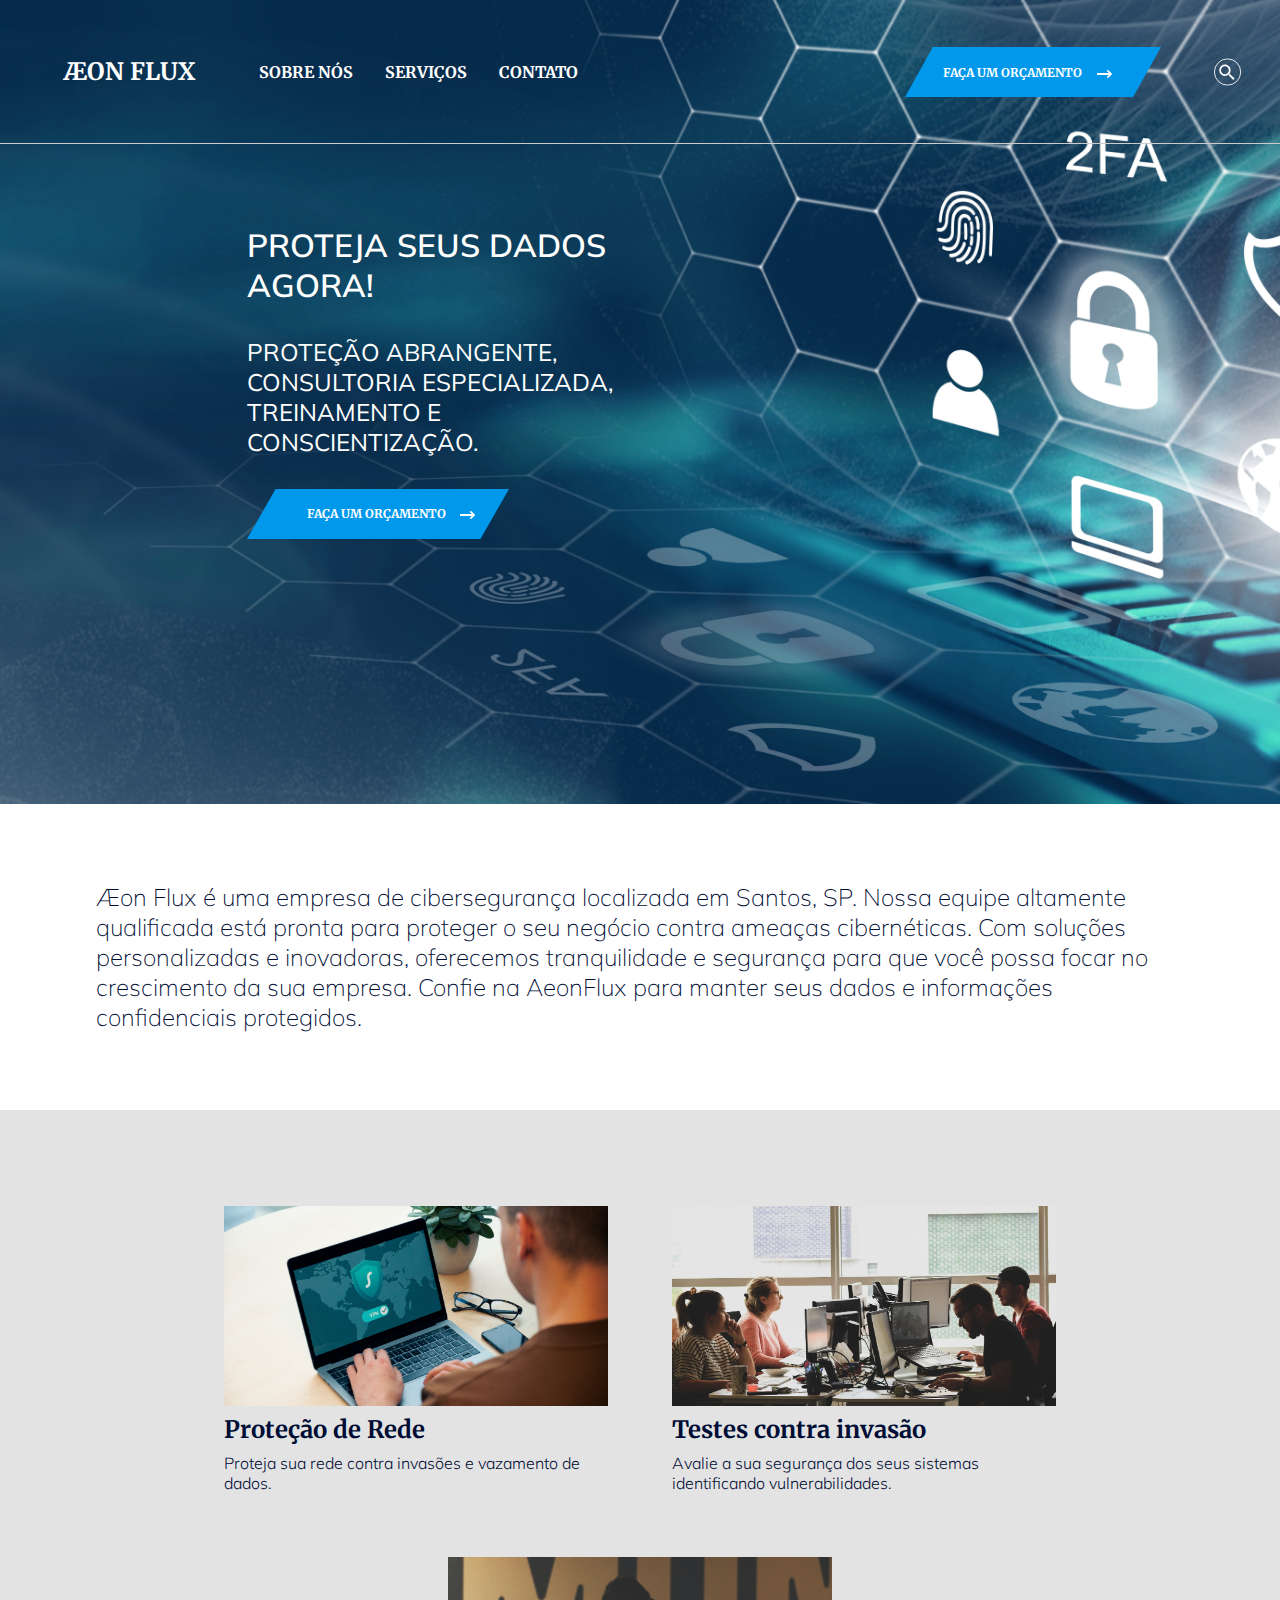
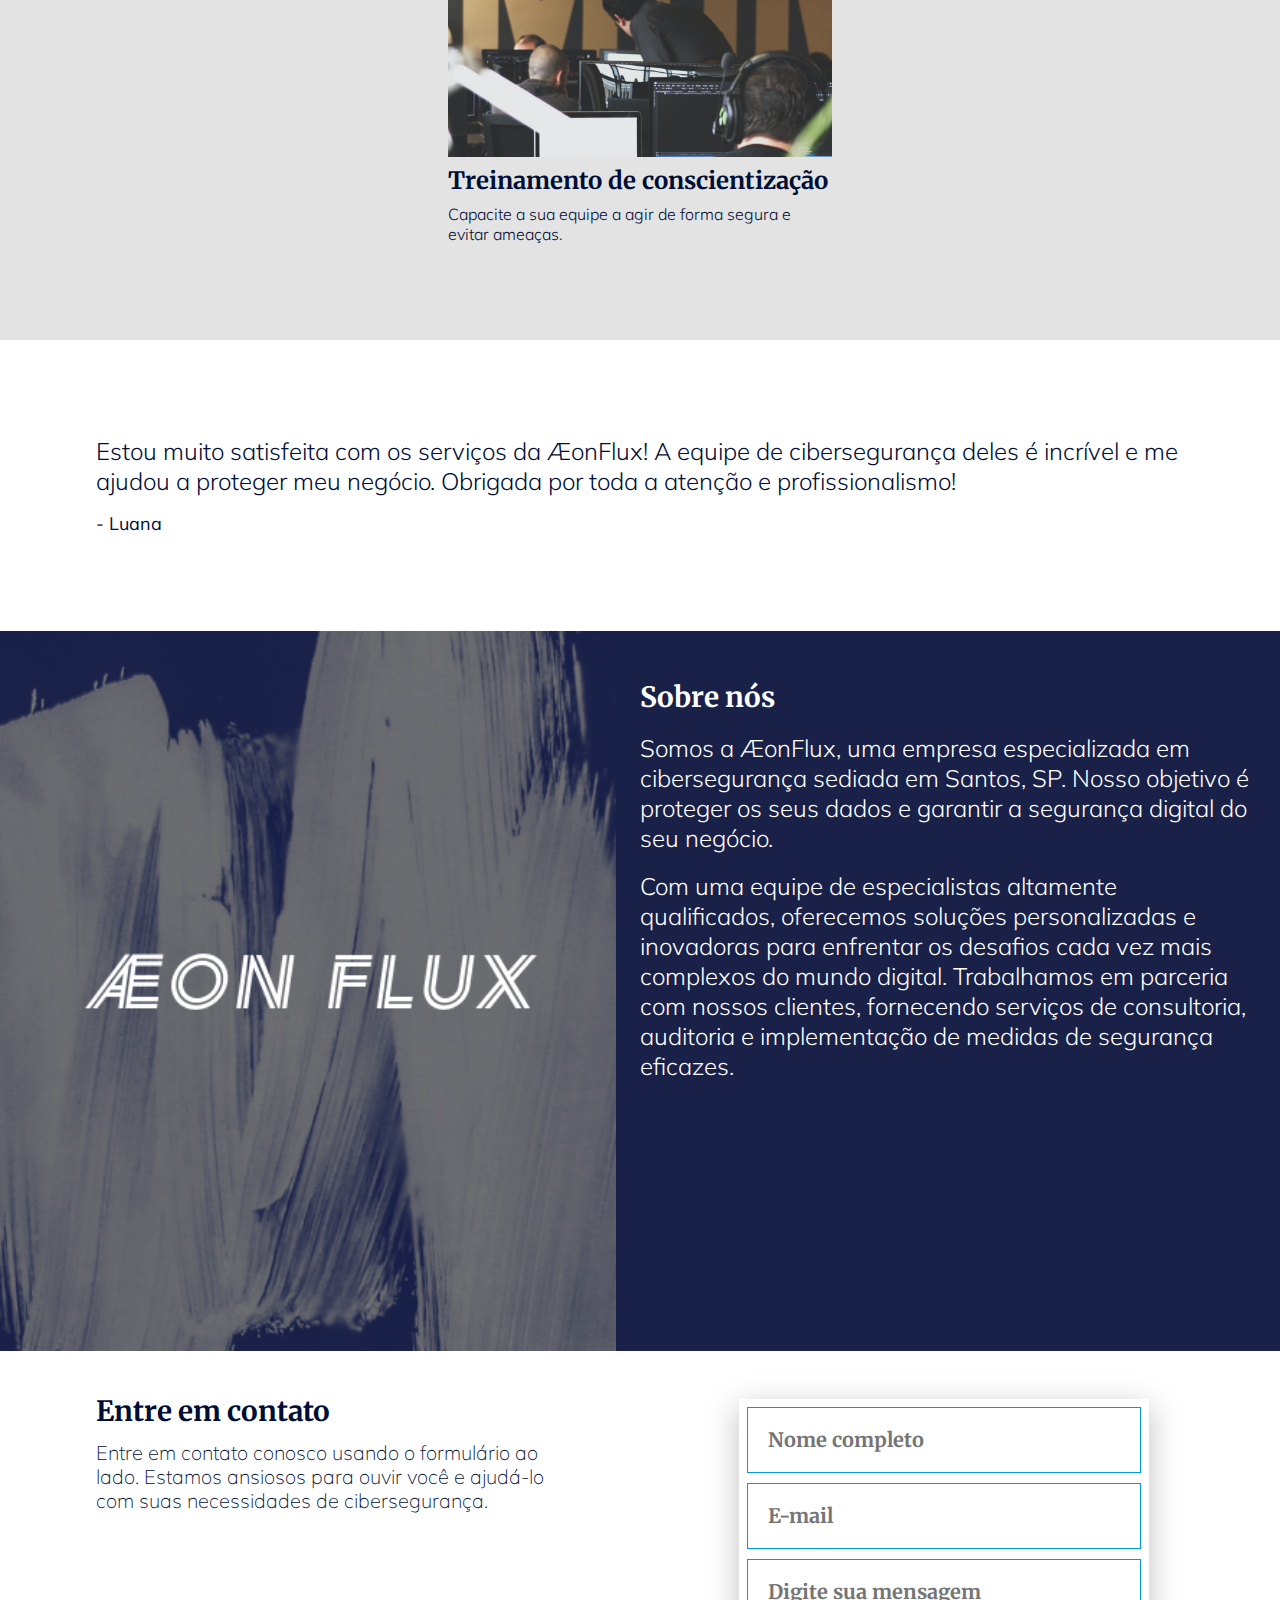
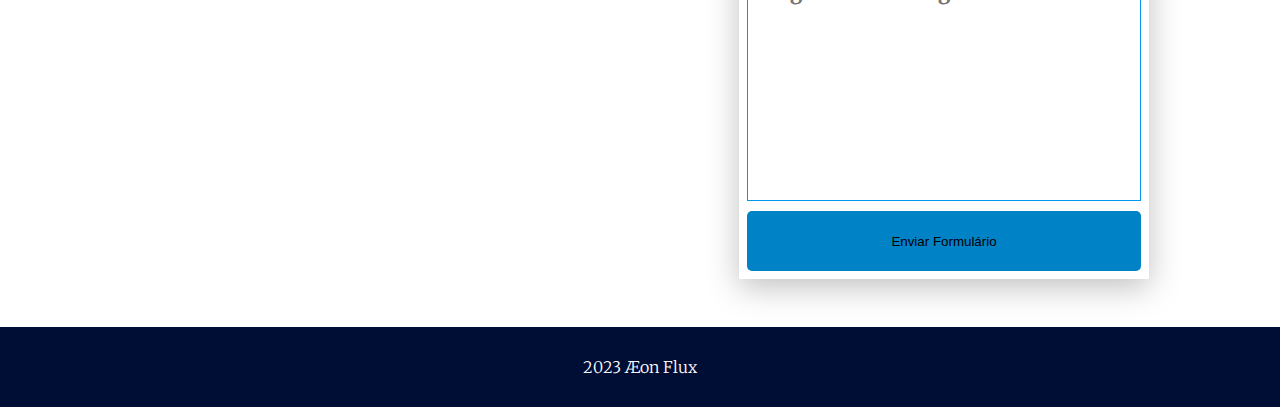
==== commit df87ab68: "Retirado nomeção usando método BEM" ====
--- a/index.html
+++ b/index.html
@@ -22,87 +22,111 @@
                     <li><a href="">CONTATO</a></li>
                 </ul>
                 <div class="navBtn">
-                    <a class="link" href="">
-                        <div class="rectangle">
+                    <a class="link1" href="#">
+                        <div class="rectangle1">
                             <svg xmlns="http://www.w3.org/2000/svg" width="256" height="50" viewBox="0 0 256 50" fill="none">
                                 <path d="M27.9171 0H256L228.083 50H0L27.9171 0Z" fill="#0098EB"/>
                               </svg>
-                        </div>
-                        <p>FAÇA UM ORÇAMENTO</p>
-                        <div class="arrow1"><svg xmlns="http://www.w3.org/2000/svg" width="15" height="8" viewBox="0 0 15 8" fill="none">
-                            <path d="M14.3536 4.35355C14.5488 4.15829 14.5488 3.84171 14.3536 3.64645L11.1716 0.464466C10.9763 0.269204 10.6597 0.269204 10.4645 0.464466C10.2692 0.659728 10.2692 0.976311 10.4645 1.17157L13.2929 4L10.4645 6.82843C10.2692 7.02369 10.2692 7.34027 10.4645 7.53553C10.6597 7.7308 10.9763 7.7308 11.1716 7.53553L14.3536 4.35355ZM0 4.5H14V3.5H0V4.5Z" fill="white"/>
-                          </svg>
+                            <p>FAÇA UM ORÇAMENTO</p>
+                            <div class="arrow1">
+                                <svg xmlns="http://www.w3.org/2000/svg" width="15" height="8" viewBox="0 0 15 8" fill="none">
+                                    <path d="M14.3536 4.35355C14.5488 4.15829 14.5488 3.84171 14.3536 3.64645L11.1716 0.464466C10.9763 0.269204 10.6597 0.269204 10.4645 0.464466C10.2692 0.659728 10.2692 0.976311 10.4645 1.17157L13.2929 4L10.4645 6.82843C10.2692 7.02369 10.2692 7.34027 10.4645 7.53553C10.6597 7.7308 10.9763 7.7308 11.1716 7.53553L14.3536 4.35355ZM0 4.5H14V3.5H0V4.5Z" fill="white"/>
+                                </svg>
+                            </div>
                         </div>
                     </a>
-                    <div class="search">
-                        <svg xmlns="http://www.w3.org/2000/svg" width="31" height="32" viewBox="0 0 31 32" fill="none">
-                            <path d="M12.5 7.5C14.2239 7.5 15.8772 8.18482 17.0962 9.40381C18.3152 10.6228 19 12.2761 19 14C19 15.61 18.41 17.09 17.44 18.23L17.71 18.5H18.5L23.5 23.5L22 25L17 20V19.21L16.73 18.94C15.59 19.91 14.11 20.5 12.5 20.5C10.7761 20.5 9.12279 19.8152 7.90381 18.5962C6.68482 17.3772 6 15.7239 6 14C6 12.2761 6.68482 10.6228 7.90381 9.40381C9.12279 8.18482 10.7761 7.5 12.5 7.5ZM12.5 9.5C10 9.5 8 11.5 8 14C8 16.5 10 18.5 12.5 18.5C15 18.5 17 16.5 17 14C17 11.5 15 9.5 12.5 9.5Z" fill="white"/>
-                            <circle cx="15.5" cy="16" r="15" stroke="white"/>
-                          </svg>
+                    <div class="searchBox">
+                        <input class="searchIn" id="searchInput" type="text" name="" placeholder="Procurar...">
+                        <button class="searchBtn" id="searchButton">
+                            <svg xmlns="http://www.w3.org/2000/svg" width="32" height="32" viewBox="0 0 32 32" fill="none">
+                                <path d="M12.5 7.5C14.2239 7.5 15.8772 8.18482 17.0962 9.40381C18.3152 10.6228 19 12.2761 19 14C19 15.61 18.41 17.09 17.44 18.23L17.71 18.5H18.5L23.5 23.5L22 25L17 20V19.21L16.73 18.94C15.59 19.91 14.11 20.5 12.5 20.5C10.7761 20.5 9.12279 19.8152 7.90381 18.5962C6.68482 17.3772 6 15.7239 6 14C6 12.2761 6.68482 10.6228 7.90381 9.40381C9.12279 8.18482 10.7761 7.5 12.5 7.5ZM12.5 9.5C10 9.5 8 11.5 8 14C8 16.5 10 18.5 12.5 18.5C15 18.5 17 16.5 17 14C17 11.5 15 9.5 12.5 9.5Z" fill="white"/>
+                                <circle cx="15.5" cy="16" r="15" stroke="white"/>
+                            </svg>
+                        </button>
                     </div>
                 </div>
             </div>
-                <div class="navTxt">
-                    <div class="navT1">
-                        <p>Proteja seus dados agora!</p>
+            <div class="navTxt">
+                <div class="navT1">
+                    <p>Proteja seus dados agora!</p>
+                </div>
+                <div class="navT2">
+                    <p>Proteção Abrangente, Consultoria Especializada, Treinamento e Conscientização.</p>
+                </div>
+                <a class="link2" href="#">
+                    <div class="rectangle2">
+                        <svg xmlns="http://www.w3.org/2000/svg" width="262" height="50" viewBox="0 0 262 50" fill="none">
+                            <path d="M28.5714 0H262L233.429 50H0L28.5714 0Z" fill="#0098EB"/>
+                        </svg>
+                        <p>FAÇA UM ORÇAMENTO</p>
+                        <span class="arrow2">
+                            <svg xmlns="http://www.w3.org/2000/svg" width="15" height="8" viewBox="0 0 15 8" fill="none">
+                                <path d="M14.3536 4.35355C14.5488 4.15829 14.5488 3.84171 14.3536 3.64645L11.1716 0.464466C10.9763 0.269204 10.6597 0.269204 10.4645 0.464466C10.2692 0.659728 10.2692 0.976311 10.4645 1.17157L13.2929 4L10.4645 6.82843C10.2692 7.02369 10.2692 7.34027 10.4645 7.53553C10.6597 7.7308 10.9763 7.7308 11.1716 7.53553L14.3536 4.35355ZM0 4.5H14V3.5H0V4.5Z" fill="white"/>
+                            </svg>
+                        </span>
                     </div>
-                    <div class="navT2">
-                        <p>Proteção Abrangente, Consultoria Especializada, Treinamento e Conscientização.</p>
+                </a>
+            </div>
+        </div>
+        <main>
+            <section class="section1">
+                <p class="section1Txt">Æon Flux é uma empresa de cibersegurança localizada em Santos, SP. Nossa equipe altamente qualificada está pronta para proteger o seu negócio contra ameaças cibernéticas. Com soluções personalizadas e inovadoras, oferecemos tranquilidade e segurança para que você possa focar no crescimento da sua empresa. Confie na AeonFlux para manter seus dados e informações confidenciais protegidos.</p>
+            </section>
+            <section class="section2">
+                <div class="section2Frame">
+                    <div class="section2Card1">
+                    <div class="card1Img">
                     </div>
-                    <div class="arrow2"></div>
+                    <h2 class="card1Txt1">Proteção de Rede</h2>
+                    <p class="card1Txt2">Proteja sua rede contra invasões e vazamento de dados.</p>
                 </div>
-            </div>
-        <main>
-            <section class="m__s-2">
-                <p class="s-2__txt">Æon Flux é uma empresa de cibersegurança localizada em Santos, SP. Nossa equipe altamente qualificada está pronta para proteger o seu negócio contra ameaças cibernéticas. Com soluções personalizadas e inovadoras, oferecemos tranquilidade e segurança para que você possa focar no crescimento da sua empresa. Confie na AeonFlux para manter seus dados e informações confidenciais protegidos.</p>
+                <div class="section2Card2">
+                    <div class="card2Img">
+                    </div>
+                    <h2 class="card2Txt1">Testes contra invasão</h2>
+                    <p class="card2Txt2">Avalie a sua segurança dos seus sistemas identificando vulnerabilidades.</p>
+                </div>
+                <div class="section2Card3">  
+                    <div class="card3Img">
+                    </div>
+                    <h2 class="card3Txt1">Treinamento de conscientização</h2>
+                    <p class="card3Txt2">Capacite a sua equipe a agir de forma segura e evitar ameaças.</p>
+                    </div>
+                </div>
             </section>
-            <section class="m__s-3">
-                    <div class="s-3__c-1">
-                        <div class="c-1__img"></div>
-                        <h2 class="c-1__txt-1">Proteção de Rede</h2>
-                        <p class="c-1__txt-2">Proteja sua rede contra invasões e vazamento de dados.</p>
+            <section class="section3">
+                    <p class="section3Txt1">Estou muito satisfeita com os serviços da ÆonFlux! A equipe de cibersegurança deles é incrível e me ajudou a proteger meu negócio. Obrigada por toda a atenção e profissionalismo!</p>
+                    <p class="section3Txt2"> - Luana</p>
+            </section>
+            <section class="section4">
+                <div class="section4ImgFrame">
+                    <div class="section4Img">
                     </div>
-                    <div class="s-3__c-2">
-                        <div class="c-2__img"></div>
-                        <h2 class="c-2__txt-1">Testes contra invasão</h2>
-                        <p class="c-2__txt-2">Avalie a sua segurança dos seus sistemas identificando vulnerabilidades.</p>
-                    </div>
-                    <div class="s-3__c-3">  
-                            <div class="c-3__img"></div>
-                            <h2 class="c-3__txt-1">Treinamento de conscientização</h2>
-                            <p class="c-3__txt-2">Capacite a sua equipe a agir de forma segura e evitar ameaças.</p>
-                    </div>
-                </section>
-                <section class="m__s-4">
-                        <p class="c-4__txt-1">Estou muito satisfeita com os serviços da ÆonFlux! A equipe de cibersegurança deles é incrível e me ajudou a proteger meu negócio. Obrigada por toda a atenção e profissionalismo!</p>
-                        <p class="c-4__txt-2"> - Luana</p>
-                </section>
-                <section class="m__s-5">
-                    <div class="c-5__img-frame">
-                    <div class="c-5__img"></div>
-                    </div>
-                    <div class="c-6__txt-frame">
-                        <h2 class="c-6__txt-1">Sobre nós</h2>
-                        <p class="c-6__txt-2">Somos a ÆonFlux, uma empresa especializada em cibersegurança sediada em Santos, SP. Nosso objetivo é proteger os seus dados e garantir a segurança digital do seu negócio.</p>
-                        <p class="c-6__txt-3">Com uma equipe de especialistas altamente qualificados, oferecemos soluções personalizadas e inovadoras para enfrentar os desafios cada vez mais complexos do mundo digital. Trabalhamos em parceria com nossos clientes, fornecendo serviços de consultoria, auditoria e implementação de medidas de segurança eficazes.</p>
-                    </div>
-                </section>
-                <section class="m__s-6">
-                    <div class="c-7__txt-frame">
-                        <h2 class="c-7__txt-1">Entre em contato</h2>
-                        <p class="c-7__txt-2">Entre em contato conosco usando o formulário ao lado. Estamos ansiosos para ouvir você e ajudá-lo com suas necessidades de cibersegurança.</p>
-                    </div>
-                        <form id="form" action="">
-                                <input class="form-name" type="text" name="name" placeholder="Nome completo">
-                                <input class="form-email" type="email" name="email" placeholder="E-mail">
-                                <textarea class="form-area" name="message" placeholder="Digite sua mensagem"></textarea>
-                                <input class="form-submit" type="submit" value="Enviar Formulário">
-                        </form>
-                </section> 
+                </div>
+                <div class="section4TxtFrame">
+                    <h2 class="section4Txt1">Sobre nós</h2>
+                    <p class="section4Txt2">Somos a ÆonFlux, uma empresa especializada em cibersegurança sediada em Santos, SP. Nosso objetivo é proteger os seus dados e garantir a segurança digital do seu negócio.</p>
+                    <p class="section4Txt3">Com uma equipe de especialistas altamente qualificados, oferecemos soluções personalizadas e inovadoras para enfrentar os desafios cada vez mais complexos do mundo digital. Trabalhamos em parceria com nossos clientes, fornecendo serviços de consultoria, auditoria e implementação de medidas de segurança eficazes.</p>
+                </div>
+            </section>
+            <section class="section5">
+                <div class="section5TxtFrame">
+                    <h2 class="section5Txt1">Entre em contato</h2>
+                    <p class="section5Txt2">Entre em contato conosco usando o formulário ao lado. Estamos ansiosos para ouvir você e ajudá-lo com suas necessidades de cibersegurança.</p>
+                </div>
+                <div class="formFrame">
+                    <form class="form" action="">
+                        <input class="formName" type="text" name="name" placeholder="Nome completo">
+                        <input class="formEmail" type="email" name="email" placeholder="E-mail">
+                        <textarea class="formArea" name="message" placeholder="Digite sua mensagem"></textarea>
+                        <input class="formSubmit" type="submit" value="Enviar Formulário">
+                    </form>
+                </div>
+            </section> 
         </main>
-        <footer class="bottom-bar">
-            <h2 class="bottom-bar__txt-1"> 2023 Æon Flux</h2>
+        <footer class="footer">
+            <h2 class="footerTxt1"> 2023 Æon Flux</h2>
         </footer>
-        <script src="mobile-navbar.js"></script>
+        <script src="./JS/script.js"></script>
     </body>
 </html>
--- a/css/style.css
+++ b/css/style.css
@@ -3,7 +3,10 @@
     --color-secondary: #FFF;
     --color-accent: #0098EB;
     --color-background: #E3E3E3;
-    --blue-primary: #0082C7
+    --blue-primary: #0082C7;
+    --color-white: #ffffff;
+    --color-black: #000000;
+    --color-gray: #cccccc;
 }
 
 .home {
@@ -19,9 +22,9 @@
 .navHome {
     display: flex;
     align-items: flex-start;
-    flex: 1 0 0;
+    flex: 1 0 0; /* Ocupa todo espaço. */
     height: 144px;
-    border-bottom: 1px solid #CCC;
+    border-bottom: 1px solid var(--color-gray);
     flex-wrap: wrap;
 }
 .navLogo {
@@ -35,10 +38,9 @@
     flex-direction: column;
     justify-content: center;
     align-self: stretch;
-    color: var(--Color, #FFF);
+    color: var(--color-white);
     text-align: center;
-    /* Merryweather - Bold */
-    font-family: Merriweather;
+    font-family: Merriweather; /* Bold */
     font-size: 24px;
     font-style: normal;
     font-weight: 700;
@@ -58,7 +60,7 @@
     height: 100%;
     justify-content: center;
     align-items: center;
-    position: relative; /* Adicione position relative para posicionar o pseudo-elemento */
+    position: relative; /* Position relative para posicionar o pseudo-elemento (before). */
 }
 
 .nav li:before {
@@ -67,15 +69,15 @@
     bottom: -1%;
     left: 50%;
     width: 100%;
-    height: 2px;
-    background-color: #0082C7;
+    height: 3px;
+    background-color: var(--blue-primary);
     transform: translateX(-50%);
-    opacity: 0; /* Inicialmente oculto */
+    opacity: 0; /* Inicialmente oculto. */
     transition: opacity 200ms ease-in-out;
 }
 
 .nav li:hover:before {
-    opacity: 1; /* Mostra ao passar o mouse*/ 
+    opacity: 1; /* Mostra ao passar o mouse. */ 
 }
 
 .nav li a {
@@ -85,49 +87,152 @@
     flex-direction: column;
     justify-content: center;
     align-self: stretch;
-    color: var(--Color, #FFF);
+    color: var(--color-white);
     text-align: center;
-    /* Merryweather - Bold */
-    font-family: Merriweather;
+    font-family: Merriweather;  /* Bold */
     font-size: 16px;
     font-style: normal;
     font-weight: 700;
-    line-height: normal;        
-}
-
-.search {
-    width: 31px;
-    height: 31px;
-}
-
-.navBtn {
+    line-height: normal;       
+}
+
+.navBtn { /* Link button, search button. */ 
     display: flex;
     padding: 0px 32px;
     align-items: center;
-    gap: 16px;
-    align-self: stretch;    
-}
-
-.link {
+    gap: 32px;
+    align-self: stretch;
+}
+
+.link1 {
     position: relative;
     display: flex;
-    flex-direction: column;
-    align-items: center;
-    gap: 10px;
-}
-
-.rectangle { 
+    align-items: center;
+    transition: 0.4s;
+}
+
+.link1:hover, .link2:hover {
+    transform: scale(1.1);
+}
+
+.rectangle1 { 
     position: relative;
     width: 256px;
     height: 50px;
-    color: #0098EB;
-}
-
-.link p {
-    position: absolute;
-    left: 20%;
-    top: 50%;
-    transform: translateY(-50%); /* Para centralizar verticalmente */
+    color: var(--color-accent);
+}
+
+.link1 p {
+    position: absolute;
+    left: 15%; /* (eixo x) */
+    top: 50%; /* (eixo y) */
+    transform: translateY(-50%); /* Para centralizar verticalmente (eixo Y). */
+    color: var(--color-white);
+    text-align: center;
+    font-family: Merriweather;
+    font-size: 12px;
+    font-style: normal;
+    font-weight: 700;
+    line-height: normal;
+}
+
+.arrow1 {
+    position: absolute;
+    left: 75%;
+    top: 50%; 
+    transform: translateY(-50%);
+    width: 14px;
+    height: 14px;
+    stroke-width: 1px;
+    stroke: var(--color-white);
+}        
+
+.navTxt {
+    display: flex;
+    width: 430px;
+    flex-direction: column;
+    align-items: flex-start;
+    gap: 32px;
+    position: absolute;
+    left: 247px;
+    top: 25%;    
+}
+
+.navT1 {
+    align-self: stretch;
+    color: var(--color-white);
+    font-feature-settings: 'clig' off, 'liga' off;
+    font-family: Mulish;
+    font-size: 32px;
+    font-style: normal;
+    font-weight: 600;
+    line-height: normal;
+    text-transform: uppercase;    
+}
+
+.navT2 {
+    align-self: stretch;
+    color: var(--color-white);
+    font-feature-settings: 'clig' off, 'liga' off;
+    font-family: Mulish;
+    font-size: 24px;
+    font-style: normal;
+    font-weight: 400;
+    line-height: normal;
+    text-transform: uppercase;
+}
+
+.searchBox { /* SEARCH BOX FRAME */
+    border-radius: 5px;
+    height: 40px;
+    padding-left: 15px;
+}
+
+.searchIn { /* INPUT */
+    border: none;
+    background: none;
+    outline: none;
+    float: left;
+    padding: 0;
+    color: var(--color-black);
+    font-size: 16px;
+    transition: 0.4s;
+    line-height: 40px;
+    width: 0px;
+}
+
+.searchBtn { /* SVG */
+    background-color: transparent;
+    float: right;
+    width: 40px;
+    height: 40px;
+    border-radius: 50%;
+    display: flex;
+    justify-content: center;
+    align-items: center;
+    border: none;
+}
+
+.link2 {
+    display: flex;
+    width: 262px;
+    flex-direction: column;
+    align-items: center;
+    gap: 10px;
+    transition: 0.4s;
+}
+
+.rectangle2 {
+    width: 262px;
+    height: 50px;
+    fill: var(--color-accent);
+    position: absolute;
+}
+
+.link2 p {
+    position: absolute;
+    left: 60.359px;
+    top: 17px;  
     color: var(--Color, #FFF);
     text-align: center;
     font-family: Merriweather;
@@ -135,270 +240,261 @@
     font-style: normal;
     font-weight: 700;
     line-height: normal;
-    margin: 0; /* Remova a margem padrão do parágrafo */
-}
-
-.arrow1 {
-    position: absolute;
-    right: 15%; /* Ajuste a posição conforme necessário */
-    top: 35%; /* Ajuste a posição conforme necessário */
-    transform: translateY(-50%); /* Para centralizar verticalmente */
-    width: 14px;
+}
+
+.arrow2 {
+    width: 14.328px;
     height: 0px;
+    position: absolute;
+    right: 34.797px;
+    top: 17px;
     stroke-width: 1px;
-    stroke: var(--Color, #FFF);
-}        
-
-.navTxt {
-    display: flex;
-    width: 430px;
-    flex-direction: column;
-    align-items: flex-start;
-    gap: 32px;
-    position: absolute;
-    left: 247px;
-    bottom: 50%;    
-}
-
-.navT1 {
-    align-self: stretch;
-    color: var(--Color, #FFF);
-    font-feature-settings: 'clig' off, 'liga' off;
-    font-family: Mulish;
-    font-size: 32px;
-    font-style: normal;
-    font-weight: 600;
-    line-height: normal;
-    text-transform: uppercase;    
-}
-
-.navT2{
-    align-self: stretch;
-    color: var(--Color, #FFF);
-    font-feature-settings: 'clig' off, 'liga' off;
-    font-family: Mulish;
-    font-size: 24px;
+    stroke: var(--color-white);
+}
+
+.section1 {
+    display: flex;
+    padding: 78px 6rem;
+    justify-content: center;
+    align-items: center;
+    align-content: center;
+    align-self: stretch;
+    flex-wrap: wrap;
+}
+
+.section1Txt {
+    flex: 1 0 0;
+    color: var(--color-primary);
+    font-family: Mulish;
+    font-size: 1.5rem;
+    font-style: normal;
+    font-weight: 200;
+    line-height: normal;
+}
+
+.section2 {
+    display: flex;
+    background: var(--color-background);
+    padding: 96px;
+    justify-content: center;
+    align-items: center;
+    align-content: center;
+}
+
+.section2Frame {
+    display: flex;
+    justify-content: center;
+    align-items: flex-start;
+    align-content: flex-start;
+    gap: 64px;
+    align-self: stretch;
+    flex-wrap: wrap;
+}
+
+.section2Card1, .section2Card2, .section2Card3 {
+    display: flex;
+    width: 384px;
+    flex-direction: column;
+    justify-content: center;
+    align-items: center;
+    gap: 8px;
+}
+.card1Img, .card2Img, .card3Img {
+    height: 200px;
+    align-self: stretch;
+    background-size: cover;
+    background-repeat: no-repeat;
+    background-position: center; 
+}
+.card1Img {
+    background-image: url('../assets/img2.jpg');
+}
+
+.card2Img {
+    background-image: url('../assets/img3.jpg');
+}
+
+.card3Img {
+    background-image: url('../assets/img4.jpg');
+}
+.card1Txt1, .card2Txt1, .card3Txt1 {
+    align-self: stretch;
+    width: 100%;
+    height: auto;
+    color: var(--color-primary);
+    font-family: Merriweather; /* Bold */
+    font-size: 1.5rem;
+    font-style: normal;
+    font-weight: 700;
+    line-height: normal;
+}
+.card1Txt2, .card2Txt2, .card3Txt2 {
+    align-self: stretch;
+    width: 100%;
+    height: auto;
+    color: var(--color-primary);
+    /* Mulish - Light */
+    font-family: Mulish;
+    font-size: 1rem;
+    font-style: normal;
+    font-weight: 300;
+    line-height: normal;
+}
+.section3 {
+    display: flex;
+    padding: 6rem;
+    flex-direction: column;
+    justify-content: center;
+    align-items: center;
+    gap: 1rem;
+    align-self: stretch;
+    background: var(--color-secondary);
+}
+.section3Txt1 {
+    align-self: stretch;
+    color: var(--color-primary);
+    font-feature-settings: 'clig' off, 'liga' off;
+    font-family: Mulish;
+    font-size: 1.5rem;
+    font-style: normal;
+    font-weight: 300;
+    line-height: normal;
+}
+.section3Txt2 {
+    align-self: stretch;
+    color: var(--color-primary);
+    font-feature-settings: 'clig' off, 'liga' off;
+    font-family: Mulish;
+    font-size: 1.125rem;
     font-style: normal;
     font-weight: 400;
     line-height: normal;
-    text-transform: uppercase;
-}
-
-.m__s-2 {
-    display: flex;
-    padding: 6rem;
+}
+.section4 {
+    display: flex;
+    justify-content: center;
+    align-items: center;
+    align-self: stretch;
+    background: #1A2149;
+}
+
+.section4ImgFrame {
+    display: flex;
     justify-content: center;
     align-items: center;
     align-content: center;
-    align-self: stretch;
+    gap: 10px;
+    flex: 1 0 0;
     flex-wrap: wrap;
 }
 
-.s-2__txt {
-    flex: 1 0 0;
-    color: var(--color-primary);
-    font-family: Mulish;
-    font-size: 1.5rem;
-    font-style: normal;
-    font-weight: 200;
-    line-height: normal;
-}
-
-.m__s-3 {
-    display: flex;
-    padding: 1rem;
-    justify-content: center;
-    align-items: center;
-    align-content: center;
-    gap: 3rem;
-    align-self: stretch;
-    flex-wrap: wrap;
-    background: #E3E3E3;
-}
-.s-3__c-1, .s-3__c-2, .s-3__c-3 {
-    display: flex;
-    height: 17.625rem;
-    padding: 8px 80px;
-    flex-direction: column;
-    justify-content: center;
-    align-items: center;
-    gap: 0.5rem;
-    flex: 1 0 0;
-}
-.c-1__img, .c-2__img, .c-3__img {
-    flex: 1 0 0;
-    align-self: stretch;
-    background-size: cover;
-    background-position: center;
-    background-repeat: no-repeat; 
-}
-.c-1__img {
-    background-image: url('../assets/img2.jpg');
-}
-
-.c-2__img {
-    background-image: url('../assets/img3.jpg');
-}
-
-.c-3__img {
-    background-image: url('../assets/img4.jpg');
-}
-.c-1__txt-1, .c-2__txt-1, .c-3__txt-1 {
-    align-self: stretch;
-    color: var(--color-primary);
-    /* Merryweather - Bold */
-    font-family: Merriweather;
-    font-size: 1.5rem;
-    font-style: normal;
-    font-weight: 700;
-    line-height: normal;
-}
-.c-1__txt-2, .c-2__txt-2, .c-3__txt-2 {
-    align-self: stretch;
-    color: var(--color-primary);
-    /* Mulish - Light */
-    font-family: Mulish;
-    font-size: 1rem;
-    font-style: normal;
-    font-weight: 300;
-    line-height: normal;
-}
-.m__s-4 {
-    display: flex;
-    padding: 6rem;
-    flex-direction: column;
-    justify-content: center;
-    align-items: center;
-    gap: 1rem;
-    align-self: stretch;
-    background: var(--color-secondary);
-}
-.c-4__txt-1 {
-    align-self: stretch;
-    color: var(--color-primary);
-    font-feature-settings: 'clig' off, 'liga' off;
-    font-family: Mulish;
-    font-size: 1.5rem;
-    font-style: normal;
-    font-weight: 300;
-    line-height: normal;
-}
-.c-4__txt-2 {
-    align-self: stretch;
-    color: var(--color-primary);
-    font-feature-settings: 'clig' off, 'liga' off;
-    font-family: Mulish;
-    font-size: 1.125rem;
-    font-style: normal;
-    font-weight: 400;
-    line-height: normal;
-}
-.m__s-5 {
-    display: flex;
-    justify-content: center;
-    align-items: center;
-    align-content: center;
-    flex: 1 0 0;
-    align-self: stretch;
-    flex-wrap: wrap;
-    background: #1A2149;
-}
-.c-5__img-frame {
-    display: flex;
-    height: 45.4791875rem;
-    justify-content: center;
-    align-items: center;
-    flex: 1 0 0;
-}
-.c-5__img {
-    flex: 1 0 0;
-    align-self: stretch;
+.section4Img {
+    height: 720px;
+    flex: 1 0 0;
     background-image: url(../assets/logo.png);
     background-size: cover;
     background-position: center;
     background-repeat: no-repeat;
 }
-.c-6__txt-frame {
-    display: flex;
-    height: 45.4791875rem;
-    flex-direction: column;
-    justify-content: center;
-    align-items: center;
-    gap: 1.125rem;
-    flex: 1 0 0;
-}
-.c-6__txt-1 {
-    align-self: stretch;
-    color: var(--color-secondary);
+
+.section4TxtFrame {
+    display: flex;
+    padding: 48px 24px;
+    flex-direction: column;
+    align-items: center;
+    gap: 18px;
+    flex: 1 0 0;
+    align-self: stretch;
+}
+
+.section4Txt1 {
+    align-self: stretch;
+    color: var(--color-white);
     font-family: Merriweather;
-    font-size: 1.75rem;
-    font-style: normal;
-    font-weight: 700;
-    line-height: normal;
-}
-.c-6__txt-2, .c-6__txt-3 {
-    align-self: stretch;
-    color: var(--color-secondary);
-    font-family: Mulish;
-    font-size: 1.5rem;
+    font-size: 28px;
+    font-style: normal;
+    font-weight: 700;
+    line-height: normal;
+}
+
+.section4Txt2, .section4Txt3 {
+    align-self: stretch;
+    color: var(--color-white);
+    font-family: Mulish;
+    font-size: 24px;
     font-style: normal;
     font-weight: 300;
     line-height: normal;
 }
-.m__s-6 {
-    display: flex;
-    padding: 196px 296px;
-    justify-content: center;
-    align-items: flex-start;
-    gap: 21.375rem;
-    flex: 1 0 0;
-    align-self: stretch;
-    background: var(--color-secondary);
-}
-.c-7__txt-frame {
-    display: flex;
-    flex-direction: column;
-    align-items: center;
-    gap: 1.125rem;
-    flex: 1 0 0;
-}
-.c-7__txt-1 {
+
+.section5 {
+    display: flex;
+    padding: 48px 96px;
+    justify-content: center;
+    align-items: flex-start;
+    gap: 128px;
+    align-self: stretch;
+    background: var(--color-white);
+}
+
+.section5TxtFrame {
+    display: flex;
+    flex-direction: column;
+    align-items: center;
+    gap: 18px;
+    flex: 1 0 0;
+    align-self: stretch;
+}
+
+.section5Txt1 {
     align-self: stretch;
     color: var(--color-primary);
     font-feature-settings: 'clig' off, 'liga' off;
     font-family: Merriweather;
-    font-size: 1.75rem;
-    font-style: normal;
-    font-weight: 700;
-    line-height: 1.5rem;
-}
-.c-7__txt-2 {
-    align-self: stretch;
-    color: var(--color-primary);
-    font-feature-settings: 'clig' off, 'liga' off;
-    font-family: Mulish;
-    font-size: 1.25rem;
+    font-size: 28px;
+    font-style: normal;
+    font-weight: 700;
+    line-height: 24px; /* 85.714% */
+}
+
+.section5Txt2 {
+    align-self: stretch;
+    color: var(--color-primary);
+    font-feature-settings: 'clig' off, 'liga' off;
+    font-family: Mulish;
+    font-size: 20px;
     font-style: normal;
     font-weight: 200;
-    line-height: 1.5rem;
-}
+    line-height: 24px; /* 120% */
+}
+
+.formFrame {
+    display: flex;
+    justify-content: center;
+    align-items: flex-start;
+    gap: 10px;
+    flex: 1 0 0;
+    align-self: stretch;
+}
+
 .form {
     display: flex;
     padding: 8px;
     flex-direction: column;
     justify-content: center;
     align-items: center;
-    gap: 0.625rem;
-    background: var(--color-secondary);
+    gap: 10px;
+    background: var(--color-white);
     box-shadow: 0 0.5rem 1.875rem 0 rgba(0, 0, 0, 0.25);
 }
-.form-name, .form-email, .form-area {
+
+.formName, .formEmail, .formArea {
     display: flex;
     width: 22rem;
     padding: 1.25rem;
     align-items: flex-start;
     font-size: 1.25rem;
-    background: var(--color-secondary);
+    background: var(--color-white);
     border: 1px solid var(--color-accent);
     color: #868686;
     gap: 1px;
@@ -407,27 +503,21 @@
     font-family: Merriweather;
     font-feature-settings: 'clig' off, 'liga' off;
     line-height: 1.5rem;
-}
-.form-name, .form-email {
+    outline: none;
+}
+
+.formName, .formEmail {
     align-content: flex-start;
     flex-wrap: wrap;
     font-weight: 700;
 }
-.form-area {
+
+.formArea {
     height: 12.5rem;    
     resize: none;
 }
-.form-name__txt {
-    flex: 1 0 0;
-    color: #868686;
-    font-feature-settings: 'clig' off, 'liga' off;
-    font-family: Merriweather;
-    font-size: 1rem;
-    font-style: normal;
-    font-weight: 700;
-    line-height: 1.5rem;
-}
-.form-submit {
+
+.formSubmit {
     display: flex;
     width: 24.625rem;
     height: 60px;
@@ -438,8 +528,16 @@
     flex-shrink: 0;
     border-radius: 5px;
     background: var(--blue-primary);
-}
-.bottom-bar {
+    border: none;
+    transition: 0.4s;
+}
+
+.formSubmit:hover {
+    background: var(--color-primary);
+    color: #ffffff;
+}
+
+.footer {
     display: flex;
     height: 5rem;
     justify-content: center;
@@ -449,158 +547,11 @@
     align-self: stretch;
     background: #000D35;
 }
-.bottom-bar__txt-1 {
-    color: var(--color-secondary);
-/* Merryweather - Light */
-    font-family: Merriweather;
+.footerTxt1 {
+    color: var(--color-white);
+    font-family: Merriweather; /* Light */
     font-size: 1rem;
     font-style: normal;
     font-weight: 300;
     line-height: normal;
-}
-
-@media only screen and (max-width: 360px) {
-    body {
-        overflow-x: hidden ;
-    }
-
-    .top-bar {
-        width: 393px;
-        height: 80px;
-        padding: 8px 28px;
-    }
-
-    .top-txt__frame {
-        display: flex;
-        padding: 8px;
-        align-items: flex-start;
-        align-content: flex-start;
-    }
-
-    .brand-list {
-        position: absolute;
-        top: 8vh;
-        right: 0;
-        width: 50vw;
-        height: 92vh;
-        background: var(--color-primary);
-        flex-direction: column;
-        align-items: center;
-        justify-content: space-around;
-        transform: translateX(100%);
-    }
-
-    .brand-list li {
-        opacity: 0;
-    }
-
-    .menu {
-        display: block; 
-    }
-
-    .m__s-1 {
-        width: 393px;
-        padding: 48px 8px;
-        gap: 28px;
-    }
-
-    .s-1__txt-2 {
-        align-self: stretch;
-    }
-
-    .s-1__btn {
-        width: 100px;
-        height: 48px;
-        padding: 2.375rem;
-        align-items: center;
-        align-content: center;
-    }
-
-    .s-1__btn-txt {
-        font-size: 1rem;
-    }
-
-    .m__s-2 {
-        width: 393px;
-        height: 296px;
-        flex-direction: column;
-    }
-
-    .s-2__txt {
-        display: flex;
-        width: 341px;
-        flex-direction: column;
-        justify-content: center;
-        font-size: 1rem;
-        font-weight: 300;
-    }
-
-    .m__s-3 {
-        display: flex;
-        width: 393px;
-        height: 1004px;
-        padding: 48px 26px;
-        flex-direction: column;
-        gap: 48px;
-    }
-
-    .s-3__c-1, .s-3__c-2, .s-3__c-3 {
-        gap: 8px;
-        align-self: stretch;
-    }
-
-    .c-1__img, .c-2__img, .c-3__img {
-        display: flex;
-        flex-direction: column;
-        align-items: flex-start;
-        gap: 10px;
-        flex: 1 0 0;
-        align-self: stretch;
-        background-size: cover;
-        background-position: center;
-        background-repeat: no-repeat; 
-    }
-
-    .c-1__txt-1, .c-2__txt-1, .c-3__txt-1 {
-        flex: 1 0 0;
-        font-size: 16px;
-        font-weight: 400;
-    }
-
-    .c-1__txt-2, .c-2__txt-2, .c-3__txt-2 {
-        flex: 1 0 0;
-        font-size: 16px;
-    }
-
-    .m__s-5 {
-        display: flex;
-        justify-content: center;
-        align-items: center;
-        align-content: center;
-        flex: 1 0 0;
-        align-self: stretch;
-        flex-wrap: wrap;
-        background: #1A2149;
-    }
-
-    .m__s-6 {
-        display: flex;
-        padding: 196px 296px;
-        justify-content: center;
-        align-items: flex-start;
-        gap: 21.375rem;
-        flex: 1 0 0;
-        align-self: stretch;
-        background: var(--color-secondary);
-    }
-}
-@keyframes navLinkFade {
-    from {
-        opacity: 0;
-        transform: translateX(50px);
-    }
-    to {
-        opacity: 1;
-        transform: translateX(0);
-    }
 }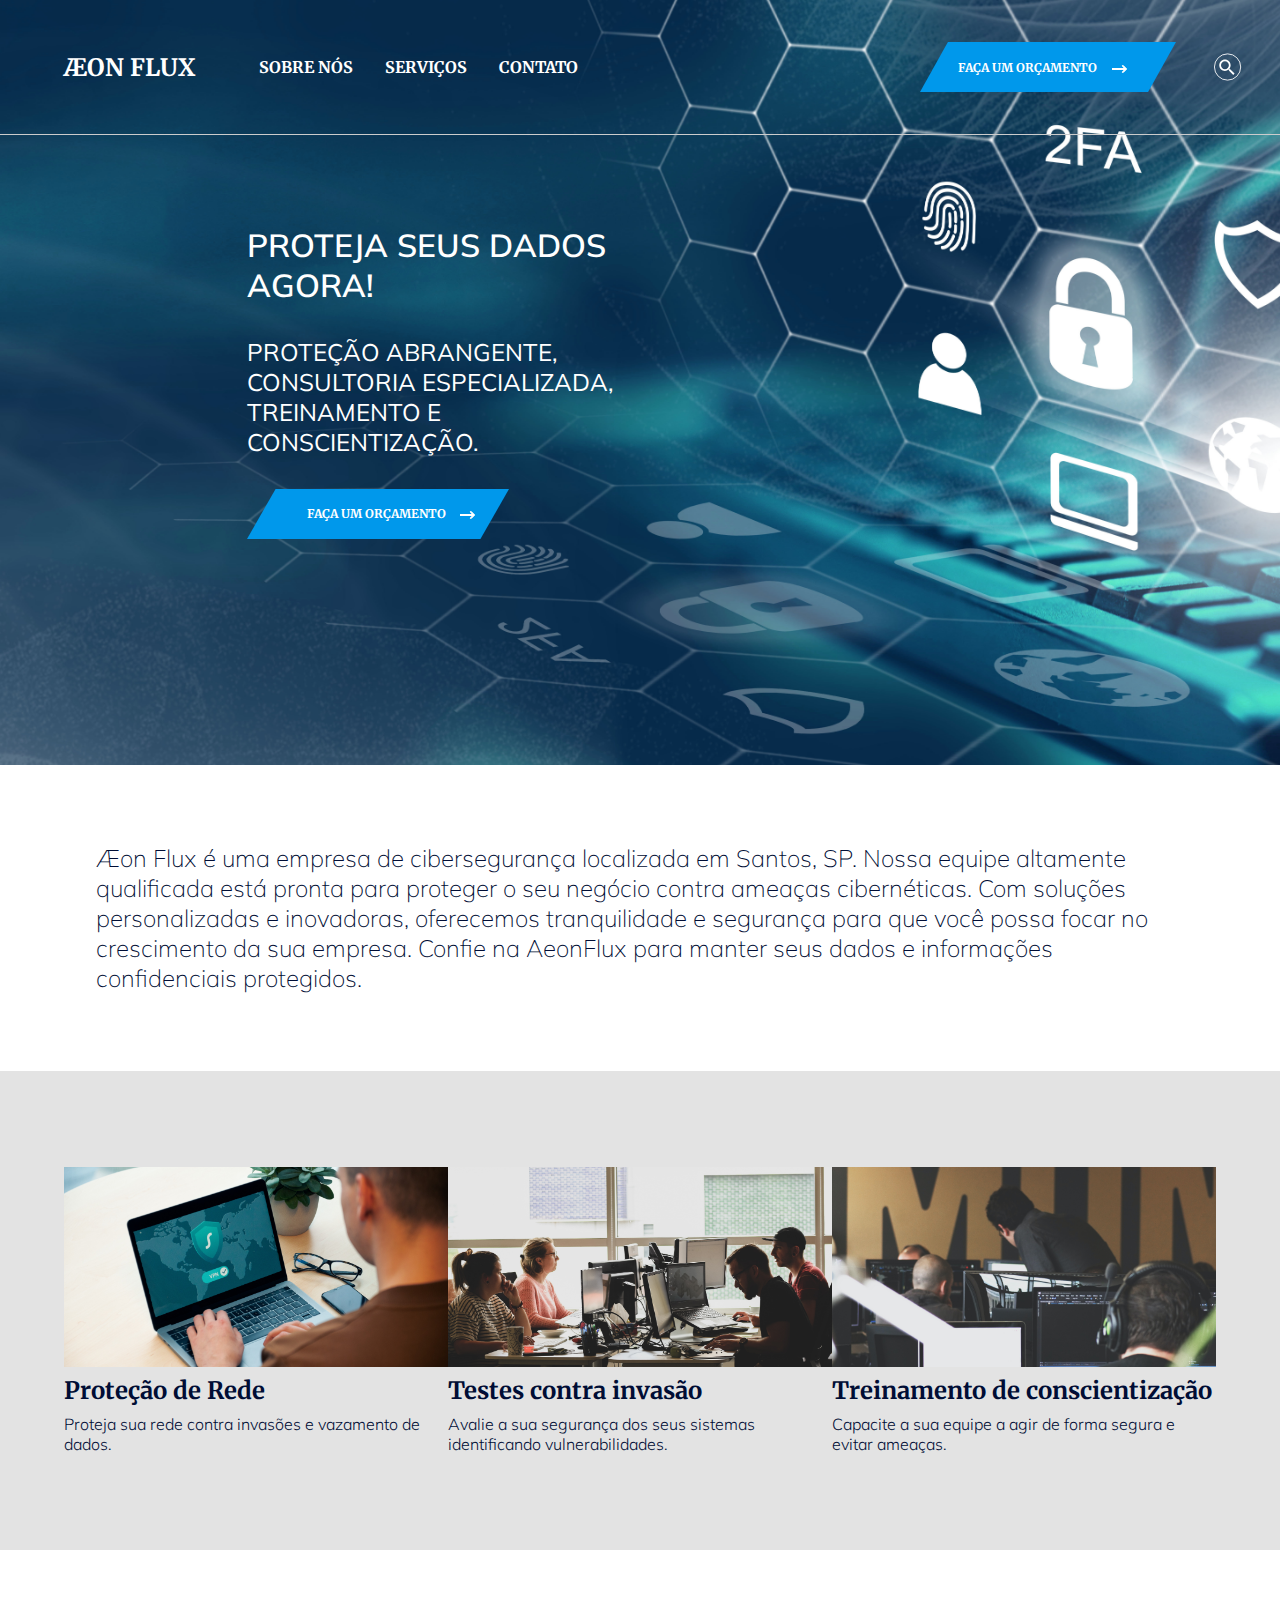
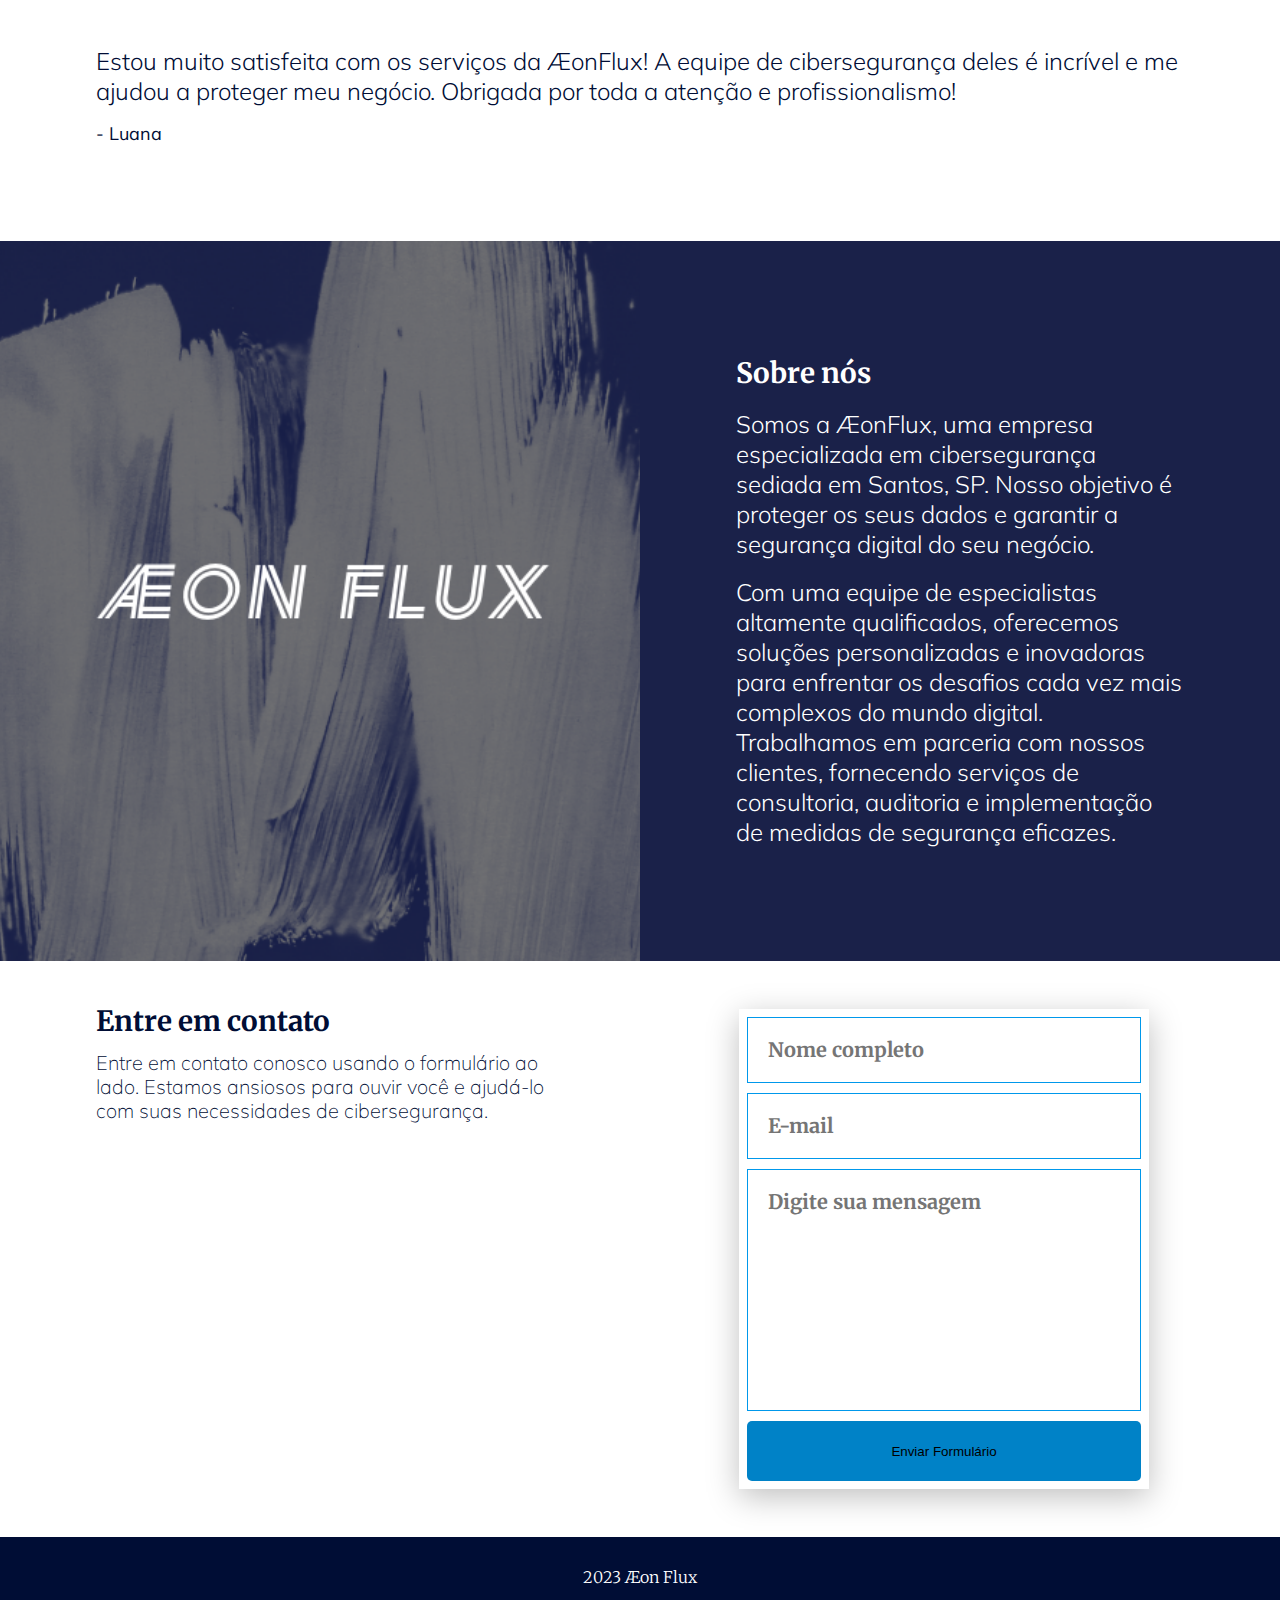
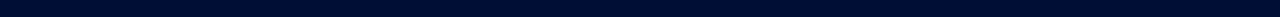
==== commit 2883b4f5: "Added Mobile Menu" ====
--- a/index.html
+++ b/index.html
@@ -8,16 +8,18 @@
         <link rel="preconnect" href="https://fonts.googleapis.com">
         <link rel="preconnect" href="https://fonts.gstatic.com" crossorigin>
         <link href="https://fonts.googleapis.com/css2?family=Merriweather:wght@300;400;700&family=Mulish:wght@200;300;400;500&display=swap" rel="stylesheet">
+        <link rel="shortcut icon" href="assets/favicon.ico" type="image/x-icon">
         <title>ÆonFlux</title>
     </head>
     <body>
         <div class="home">
-            <div class="navHome">
+            <div class="nav">
                 <div class="navLogo">
                     <a href="./index.html">ÆON FLUX</a>
                 </div>
-                <ul class="nav">
-                    <li><a href="">SOBRE NÓS</a></li>
+                <button class="hamburger"></button>
+                <ul class="navList">
+                    <li><a href="">SOBRE NÓS</a></li> 
                     <li><a href="./service.html">SERVIÇOS</a></li>
                     <li><a href="">CONTATO</a></li>
                 </ul>
@@ -36,13 +38,13 @@
                         </div>
                     </a>
                     <div class="searchBox">
-                        <input class="searchIn" id="searchInput" type="text" name="" placeholder="Procurar...">
                         <button class="searchBtn" id="searchButton">
                             <svg xmlns="http://www.w3.org/2000/svg" width="32" height="32" viewBox="0 0 32 32" fill="none">
                                 <path d="M12.5 7.5C14.2239 7.5 15.8772 8.18482 17.0962 9.40381C18.3152 10.6228 19 12.2761 19 14C19 15.61 18.41 17.09 17.44 18.23L17.71 18.5H18.5L23.5 23.5L22 25L17 20V19.21L16.73 18.94C15.59 19.91 14.11 20.5 12.5 20.5C10.7761 20.5 9.12279 19.8152 7.90381 18.5962C6.68482 17.3772 6 15.7239 6 14C6 12.2761 6.68482 10.6228 7.90381 9.40381C9.12279 8.18482 10.7761 7.5 12.5 7.5ZM12.5 9.5C10 9.5 8 11.5 8 14C8 16.5 10 18.5 12.5 18.5C15 18.5 17 16.5 17 14C17 11.5 15 9.5 12.5 9.5Z" fill="white"/>
                                 <circle cx="15.5" cy="16" r="15" stroke="white"/>
                             </svg>
                         </button>
+                        <input class="searchIn" id="searchInput" type="text" name="" placeholder="Procurar...">
                     </div>
                 </div>
             </div>
--- a/css/style.css
+++ b/css/style.css
@@ -11,51 +11,67 @@
 
 .home {
     display: flex;
-    width: 100%;
-    height: 804px;
-    align-items: flex-start;
-    align-content: flex-start;
-    flex-wrap: wrap;
-    background: url(../assets/homeBack.jpeg) center center;
-    background-size: cover;
-}
-.navHome {
-    display: flex;
-    align-items: flex-start;
+    height: 85vh;
+    background: center / cover no-repeat url(../assets/homeBack.jpeg);
+}
+.nav {
+    display: flex;
+    align-items: center;
     flex: 1 0 0; /* Ocupa todo espaço. */
-    height: 144px;
+    height: 15vh;
     border-bottom: 1px solid var(--color-gray);
-    flex-wrap: wrap;
 }
 .navLogo {
     display: flex;
     padding: 64px 64px;
-    align-items: flex-start; 
+    align-items: center; 
     height: 100%;
 }
+
 .navLogo a {
     display: flex;
-    flex-direction: column;
-    justify-content: center;
-    align-self: stretch;
-    color: var(--color-white);
-    text-align: center;
+    color: var(--color-white);
     font-family: Merriweather; /* Bold */
     font-size: 24px;
     font-style: normal;
     font-weight: 700;
-    line-height: normal;  
-}
-
-.nav {
-    display: flex;
-    align-items: flex-start;
+    line-height: normal;
+}
+
+.hamburger {
+    width: 30px;
+    display: none;
+    border: none;
+    background: none;
+    border-top: 3px solid var(--color-black);
+    cursor: pointer;
+    position: fixed;
+    top: 6%;
+    right: 16px;
+    z-index: 2;
+}
+
+.hamburger::before,
+.hamburger::after {
+    content: '';
+    display: block;
+    width: 30px;
+    height: 3px;
+    background-color: var(--color-black);
+    margin-top: 5px;
+    position: relative;
+    transition: 0.3s;
+}
+
+.navList {
+    display: flex;
+    align-items: center;
     gap: 32px;
     flex: 1 0 0;
     height: 100%;
 }
 
-.nav li {
+.navList li {
     display: flex;
     height: 100%;
     justify-content: center;
@@ -63,7 +79,7 @@
     position: relative; /* Position relative para posicionar o pseudo-elemento (before). */
 }
 
-.nav li:before {
+.navList li:before {
     content: "";
     position: absolute;
     bottom: -1%;
@@ -76,14 +92,12 @@
     transition: opacity 200ms ease-in-out;
 }
 
-.nav li:hover:before {
+.navList li:hover:before {
     opacity: 1; /* Mostra ao passar o mouse. */ 
 }
 
-.nav li a {
-    display: flex;
-    width: 100%;
-    height: 100%;
+.navList li a {
+    display: flex;
     flex-direction: column;
     justify-content: center;
     align-self: stretch;
@@ -93,12 +107,12 @@
     font-size: 16px;
     font-style: normal;
     font-weight: 700;
-    line-height: normal;       
+    line-height: normal;      
 }
 
 .navBtn { /* Link button, search button. */ 
     display: flex;
-    padding: 0px 32px;
+    padding-inline: 32px;
     align-items: center;
     gap: 32px;
     align-self: stretch;
@@ -108,11 +122,6 @@
     position: relative;
     display: flex;
     align-items: center;
-    transition: 0.4s;
-}
-
-.link1:hover, .link2:hover {
-    transform: scale(1.1);
 }
 
 .rectangle1 { 
@@ -124,8 +133,8 @@
 
 .link1 p {
     position: absolute;
-    left: 15%; /* (eixo x) */
-    top: 50%; /* (eixo y) */
+    left: 15%;
+    top: 50%;
     transform: translateY(-50%); /* Para centralizar verticalmente (eixo Y). */
     color: var(--color-white);
     text-align: center;
@@ -183,34 +192,33 @@
 }
 
 .searchBox { /* SEARCH BOX FRAME */
-    border-radius: 5px;
-    height: 40px;
-    padding-left: 15px;
+    position: relative;
+    display: flex;
+    overflow: hidden;
+    justify-content: space-between;
 }
 
 .searchIn { /* INPUT */
+    display: none;
+    position: absolute;
+    left: 80px;
+    outline: none;
+    border-radius: 50px;
     border: none;
-    background: none;
-    outline: none;
-    float: left;
-    padding: 0;
-    color: var(--color-black);
-    font-size: 16px;
-    transition: 0.4s;
-    line-height: 40px;
-    width: 0px;
+    height: 100%;
+    width: 100%;
+    line-height: 80px;
 }
 
 .searchBtn { /* SVG */
-    background-color: transparent;
-    float: right;
+    display: flex;
+    align-items: center;
+    justify-content: center;
     width: 40px;
     height: 40px;
-    border-radius: 50%;
-    display: flex;
-    justify-content: center;
-    align-items: center;
+    background: transparent;
     border: none;
+    cursor: pointer;
 }
 
 .link2 {
@@ -219,7 +227,7 @@
     flex-direction: column;
     align-items: center;
     gap: 10px;
-    transition: 0.4s;
+    position: relative;
 }
 
 .rectangle2 {
@@ -283,12 +291,9 @@
 
 .section2Frame {
     display: flex;
-    justify-content: center;
-    align-items: flex-start;
-    align-content: flex-start;
-    gap: 64px;
-    align-self: stretch;
-    flex-wrap: wrap;
+    justify-content: space-between;
+    align-items: center;
+    flex: 1 0 0;
 }
 
 .section2Card1, .section2Card2, .section2Card3 {
@@ -306,6 +311,7 @@
     background-repeat: no-repeat;
     background-position: center; 
 }
+
 .card1Img {
     background-image: url('../assets/img2.jpg');
 }
@@ -317,6 +323,7 @@
 .card3Img {
     background-image: url('../assets/img4.jpg');
 }
+
 .card1Txt1, .card2Txt1, .card3Txt1 {
     align-self: stretch;
     width: 100%;
@@ -328,6 +335,7 @@
     font-weight: 700;
     line-height: normal;
 }
+
 .card1Txt2, .card2Txt2, .card3Txt2 {
     align-self: stretch;
     width: 100%;
@@ -340,6 +348,7 @@
     font-weight: 300;
     line-height: normal;
 }
+
 .section3 {
     display: flex;
     padding: 6rem;
@@ -350,6 +359,7 @@
     align-self: stretch;
     background: var(--color-secondary);
 }
+
 .section3Txt1 {
     align-self: stretch;
     color: var(--color-primary);
@@ -360,6 +370,7 @@
     font-weight: 300;
     line-height: normal;
 }
+
 .section3Txt2 {
     align-self: stretch;
     color: var(--color-primary);
@@ -370,6 +381,7 @@
     font-weight: 400;
     line-height: normal;
 }
+
 .section4 {
     display: flex;
     justify-content: center;
@@ -379,18 +391,11 @@
 }
 
 .section4ImgFrame {
-    display: flex;
-    justify-content: center;
-    align-items: center;
-    align-content: center;
-    gap: 10px;
-    flex: 1 0 0;
-    flex-wrap: wrap;
+    width: 50%;
 }
 
 .section4Img {
     height: 720px;
-    flex: 1 0 0;
     background-image: url(../assets/logo.png);
     background-size: cover;
     background-position: center;
@@ -399,12 +404,10 @@
 
 .section4TxtFrame {
     display: flex;
-    padding: 48px 24px;
-    flex-direction: column;
-    align-items: center;
+    flex-direction: column;
+    padding: 96px;
     gap: 18px;
     flex: 1 0 0;
-    align-self: stretch;
 }
 
 .section4Txt1 {
@@ -554,4 +557,132 @@
     font-style: normal;
     font-weight: 300;
     line-height: normal;
-}+}
+
+@media (max-width: 1100px) {
+    
+    .home {
+    flex-direction: column;
+    align-items: center;
+    gap: 64px;
+    }
+
+    .nav {
+        justify-content: center;
+        flex: 0 0 0;
+        width: 100%;
+    }
+
+    .navBtn {
+        display: none;
+    }
+
+    .hamburger {
+        display: block;
+    }
+
+    .navList {
+        position: fixed;
+        top: 0;
+        left: 0;
+        width: 100vw;
+        height: 100vh;
+        background: var(--color-primary);
+        flex-direction: column;
+        justify-content: space-around;
+        align-items: center;
+        gap: 0;
+        clip-path: circle(100px at 90% -15%);
+        transition: 1s ease-out;
+        pointer-events: none;
+    }
+
+    .navList a {
+        font-size: 24px;
+        opacity: 0;
+    }
+
+    .navList li:before {
+        display: none;
+    }
+    .navList li:nth-child(1) a {
+        transition: 0.5s 0.2s;
+    }
+    .navList li:nth-child(2) a {
+        transition: 0.5s 0.4s;
+    }
+    .navList li:nth-child(3) a {
+        transition: 0.5s 0.6s;
+    }
+    
+    /* Estilos ativos */
+
+    .nav.active .navList a {
+        opacity: 1;
+    }
+
+    .nav.active .hamburger {
+        position: fixed;
+        top: 6%;
+        right: 16px;
+        border-top-color: transparent;
+    }
+    
+    .nav.active .hamburger::before {
+        background-color: var(--color-white);
+        transform: rotate(135deg);
+    }
+
+    .nav.active .hamburger::after {
+        background-color: var(--color-white);
+        transform: rotate(-135deg);
+        top: -7px;
+    }
+
+    .nav.active .navList {
+        clip-path: circle(1500px at 90% -15%); /* 1500px is a big number to make sure the nav is fully visible */
+        pointer-events: all;
+    }
+
+    .nav.active .navTxt {
+        display: none;
+    }
+    .nav.active .navList {
+        z-index: 1; 
+    }
+     /* Estilos ativos FIM */
+
+    .navTxt {
+        position: static;
+    }
+
+    .section2Frame {
+        gap: 64px;
+        flex-direction: column;
+    }
+
+    .section4 {
+        flex-direction: column;
+    }
+        
+    .section4ImgFrame {
+        width: 100%;
+        height: 100%;
+    }
+
+    .section5 {
+        flex-direction: column;
+        padding: 48px 24px;
+    }
+    
+    .section5TxtFrame {
+        align-items: center;
+        gap: 48px;
+    }
+    
+    .formFrame {
+        align-items: center;
+        gap: 48px;
+    }
+}
+
